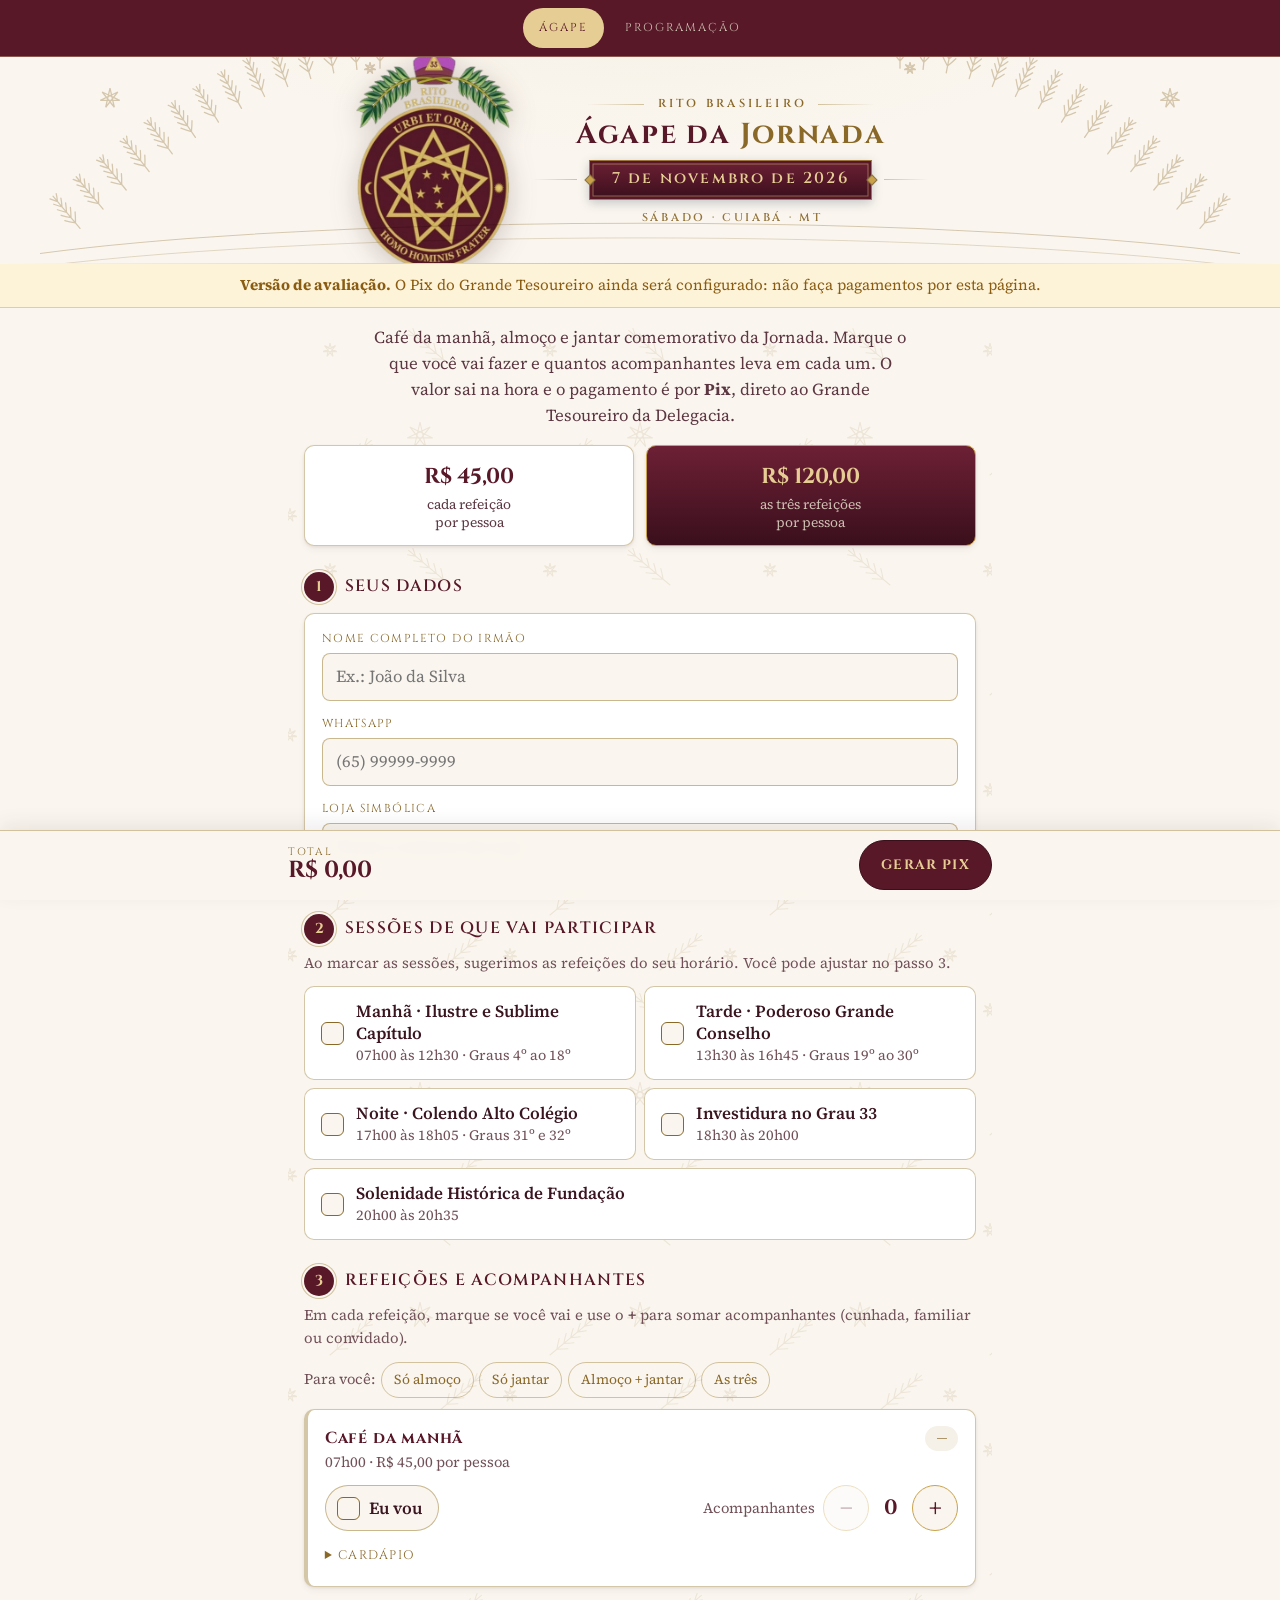
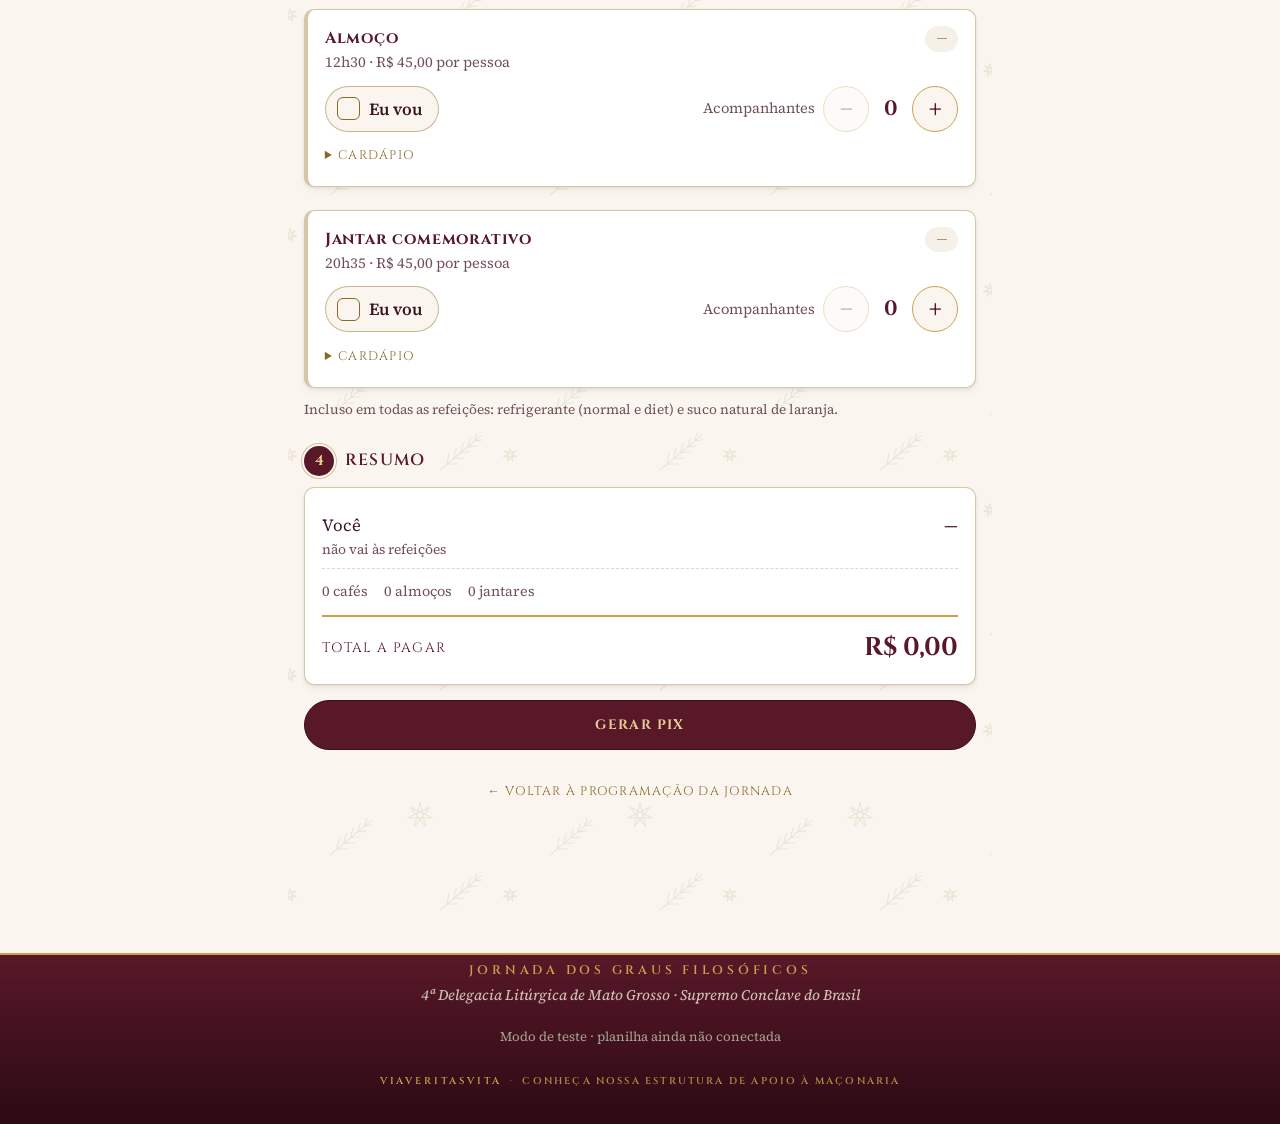
==== index.html @ 07fda3ef "Jornada dos Graus Filosóficos · Cuiabá 2026: programação, ágape (refeições com Pix) e painel do teso" ====
<!DOCTYPE html>
<html lang="pt-BR">
<head>
  <meta charset="UTF-8">
  <meta name="viewport" content="width=device-width, initial-scale=1, viewport-fit=cover">
  <title>Ágape — Jornada dos Graus Filosóficos · Rito Brasileiro · Cuiabá 2026</title>
  <meta name="description" content="Garanta o seu lugar no café da manhã, no almoço e no jantar comemorativo da Jornada dos Graus Filosóficos do Rito Brasileiro · Cuiabá – MT · 7 de novembro de 2026. Pagamento por Pix.">
  <meta name="theme-color" content="#581828">

  <!-- PWA -->
  <link rel="manifest" href="manifest.json">
  <link rel="icon" type="image/png" sizes="192x192" href="assets/app-icon-192.png">
  <link rel="icon" type="image/png" sizes="48x48" href="assets/favicon-48.png">
  <link rel="apple-touch-icon" href="assets/apple-touch-icon.png">

  <link rel="preconnect" href="https://fonts.googleapis.com">
  <link rel="preconnect" href="https://fonts.gstatic.com" crossorigin>
  <link href="https://fonts.googleapis.com/css2?family=Cinzel:wght@600;700&family=Source+Serif+4:ital,opsz,wght@0,8..60,400;0,8..60,500;0,8..60,600;1,8..60,500&display=swap" rel="stylesheet">

  <link rel="stylesheet" href="styles.css">
  <link rel="stylesheet" href="navegacao.css">
  <link rel="stylesheet" href="refeicoes.css">

  <!-- Open Graph / preview ao compartilhar (WhatsApp, redes) -->
  <meta property="og:title" content="Jornada dos Graus Filosóficos — Rito Brasileiro · Cuiabá 2026">
  <meta property="og:description" content="Sábado, 7 de novembro de 2026 · Garanta aqui o seu ágape: café, almoço e jantar comemorativo">
  <meta property="og:type" content="website">
  <meta property="og:url" content="https://viaveritasvita.github.io/rbcuiaba26/">
  <meta property="og:image" content="https://viaveritasvita.github.io/rbcuiaba26/assets/og-cover.jpg">
  <meta property="og:image:width" content="1200">
  <meta property="og:image:height" content="630">
  <meta property="og:image:type" content="image/jpeg">
  <meta name="twitter:card" content="summary_large_image">
  <meta name="twitter:image" content="https://viaveritasvita.github.io/rbcuiaba26/assets/og-cover.jpg">
</head>
<body class="pg-refeicoes">

  <nav class="site-nav" aria-label="Páginas do evento">
    <a href="./" aria-current="page">Ágape</a>
    <a href="programacao.html">Programação</a>
  </nav>

  <!-- ============ CABEÇALHO ============ -->
  <header class="masthead">
    <div class="masthead-row">
      <div class="medallion-wrap">
        <img class="medallion" src="assets/brasao.png" width="200" height="200"
          alt="Brasão do Supremo Conclave do Rito Brasileiro">
      </div>
      <div class="masthead-titles">
        <div class="masthead-sigla"><span>Rito&nbsp;Brasileiro</span></div>
        <h1>Ágape da <span class="title-accent">Jornada</span></h1>
        <div class="date-plaque-row">
          <div class="date-plaque">7 de novembro de 2026</div>
        </div>
        <p class="masthead-place">Sábado · Cuiabá · MT</p>
      </div>
    </div>
  </header>

  <hr class="hairline" aria-hidden="true">

  <!-- aparece só enquanto a chave Pix não estiver em refeicoes-config.js -->
  <div class="rf-demo" id="rfDemo" hidden>
    <strong>Versão de avaliação.</strong> O Pix do Grande Tesoureiro ainda será configurado: não faça pagamentos por esta página.
  </div>

  <main id="app">
    <p class="rf-lead">
      Café da manhã, almoço e jantar comemorativo da Jornada.
      Marque o que você vai fazer e quantos acompanhantes leva em cada um.
      O valor sai na hora e o pagamento é por <strong>Pix</strong>, direto ao Grande Tesoureiro da Delegacia.
    </p>

    <!-- tabela de preços -->
    <div class="rf-prices" id="rfPrices"></div>

    <!-- pedido já feito neste aparelho -->
    <div id="rfSaved"></div>

    <!-- página fechada (prazo encerrado) -->
    <div id="rfClosed" class="rf-card rf-closed" hidden>
      <h2>Pedidos encerrados</h2>
      <p>O prazo para garantir as refeições terminou. Em caso de dúvida, procure a organização.</p>
    </div>

    <!-- ============ FORMULÁRIO ============ -->
    <form id="rfForm" novalidate>

      <!-- 1. dados -->
      <section class="rf-step">
        <header class="rf-step-head"><span class="rf-step-num">1</span><h2>Seus dados</h2></header>
        <div class="rf-card">
          <label class="rf-field">
            <span>Nome completo do irmão</span>
            <input type="text" id="fNome" name="nome" autocomplete="name" required placeholder="Ex.: João da Silva">
          </label>
          <label class="rf-field">
            <span>WhatsApp</span>
            <input type="tel" id="fWhats" name="whatsapp" autocomplete="tel" inputmode="tel" required placeholder="(65) 99999-9999">
          </label>
          <label class="rf-field">
            <span>Loja simbólica</span>
            <input type="text" id="fLoja" name="loja" required placeholder="Nome e número da Loja">
          </label>
        </div>
      </section>

      <!-- 2. sessões -->
      <section class="rf-step">
        <header class="rf-step-head"><span class="rf-step-num">2</span><h2>Sessões de que vai participar</h2></header>
        <p class="rf-hint">Ao marcar as sessões, sugerimos as refeições do seu horário. Você pode ajustar no passo 3.</p>
        <div class="rf-sessions" id="fSessoes"></div>
      </section>

      <!-- 3. refeições -->
      <section class="rf-step" id="fRefeicoes">
        <header class="rf-step-head"><span class="rf-step-num">3</span><h2>Refeições e acompanhantes</h2></header>
        <p class="rf-hint">Em cada refeição, marque se você vai e use o <strong>+</strong> para somar acompanhantes (cunhada, familiar ou convidado).</p>
        <div class="rf-quick" id="fAtalhos">
          <span class="rf-muted">Para você:</span>
          <button type="button" data-atalho="almoco">Só almoço</button>
          <button type="button" data-atalho="jantar">Só jantar</button>
          <button type="button" data-atalho="almoco,jantar">Almoço + jantar</button>
          <button type="button" data-atalho="cafe,almoco,jantar">As três</button>
        </div>
        <div id="fMeals"></div>
        <p class="rf-muted rf-small" id="rfIncluso"></p>
      </section>

      <!-- 4. resumo -->
      <section class="rf-step">
        <header class="rf-step-head"><span class="rf-step-num">4</span><h2>Resumo</h2></header>
        <div class="rf-card rf-summary" id="rfResumo"></div>
        <p class="rf-error" id="rfErro" role="alert" hidden></p>
        <button type="submit" class="rf-btn rf-btn-primary rf-btn-block" id="btnGerar">Gerar Pix</button>
      </section>
    </form>

    <!-- ============ PAGAMENTO ============ -->
    <section id="rfPagamento" hidden>
      <div class="rf-card rf-pay">
        <p class="rf-pay-label">Pedido</p>
        <p class="rf-pay-code" id="payCodigo"></p>
        <p class="rf-pay-total" id="payTotal"></p>
        <p class="rf-pay-who" id="payQuem"></p>

        <div class="rf-qr" id="payQr" aria-label="QR Code Pix"></div>
        <p class="rf-muted rf-center">Abra o app do seu banco → <strong>Pix</strong> → <strong>Ler QR Code</strong>.<br>O valor já vem preenchido.</p>

        <button type="button" class="rf-btn rf-btn-gold rf-btn-block" id="btnCopiaCola">Copiar Pix copia e cola</button>

        <div class="rf-paydata">
          <h3>Ou transfira pela chave Pix</h3>
          <dl>
            <dt>Chave</dt><dd><span id="payChave"></span> <button type="button" class="rf-copy" id="btnCopiaChave">copiar</button></dd>
            <dt>Favorecido</dt><dd id="payFavorecido"></dd>
            <dt id="payBancoLbl">Banco</dt><dd id="payBanco"></dd>
            <dt>Valor</dt><dd id="payValor"></dd>
            <dt>Mensagem</dt><dd>Escreva o código <strong id="payCodigo2"></strong></dd>
          </dl>
        </div>

        <div class="rf-pay-actions">
          <button type="button" class="rf-btn rf-btn-primary rf-btn-block" id="btnPaguei">Já fiz o Pix</button>
          <button type="button" class="rf-btn rf-btn-ghost rf-btn-block" id="btnAlterar">Alterar o pedido</button>
        </div>
        <p class="rf-muted rf-center rf-small">Guarde o comprovante. O tesoureiro confere os pagamentos no extrato bancário pelo código do pedido.</p>
      </div>
    </section>

    <!-- ============ CONCLUÍDO ============ -->
    <section id="rfFeito" hidden>
      <div class="rf-card rf-done">
        <div class="rf-done-mark" aria-hidden="true">✓</div>
        <h2>Pagamento informado</h2>
        <p>Obrigado, <strong id="doneNome"></strong>. Seu pedido <strong id="doneCodigo"></strong> foi registrado e será confirmado pelo Grande Tesoureiro assim que o Pix aparecer no extrato.</p>
        <p class="rf-done-total" id="doneTotal"></p>
        <div class="rf-pay-actions">
          <a class="rf-btn rf-btn-primary rf-btn-block" href="programacao.html">Ver a programação</a>
          <button type="button" class="rf-btn rf-btn-ghost rf-btn-block" id="btnNovo">Fazer pedido para outro irmão</button>
        </div>
      </div>
    </section>

    <a class="rf-back" href="programacao.html">← Voltar à programação da Jornada</a>
  </main>

  <!-- barra fixa com o total -->
  <div class="rf-bar" id="rfBar">
    <div class="rf-bar-inner">
      <div class="rf-bar-total">
        <span class="rf-bar-label">Total</span>
        <span class="rf-bar-value" id="barTotal">R$ 0,00</span>
      </div>
      <button type="button" class="rf-btn rf-btn-primary" id="barGerar">Gerar Pix</button>
    </div>
  </div>

  <footer>
    <p class="footer-motto">
      <span>Jornada dos Graus Filosóficos</span>
      <span>4ª Delegacia Litúrgica de Mato Grosso · Supremo Conclave do Brasil</span>
    </p>
    <p class="footer-note" id="rfFootNote">Pedidos registrados para conferência do Grande Tesoureiro</p>
    <p class="brand-signature">
      <a href="#" rel="noopener"><span class="brand-name">ViaVeritasVita</span><span class="brand-dot" aria-hidden="true">·</span><span>conheça nossa estrutura de apoio à Maçonaria</span></a>
    </p>
  </footer>

  <div id="toast" class="toast" role="status" aria-live="polite"></div>

  <noscript>
    <p style="text-align:center;padding:1rem;color:#581828">Esta página precisa de JavaScript.</p>
  </noscript>

  <script src="refeicoes-config.js"></script>
  <script src="assets/qrcode.min.js"></script>
  <script src="refeicoes.js"></script>
</body>
</html>
---- styles.css ----
/* ============================================================
   styles.css — IDENTIDADE VISUAL (Rito Brasileiro)
   Pergaminho · vinho do brasão (#581828) · dourado (#d8b878)
   Paleta extraída do brasão do Supremo Conclave do Brasil.
   Mobile-first · alvos de toque >= 44px · contraste AA
   ============================================================ */

:root {
  /* pergaminho (fundo) */
  --ivory: #faf6ef;
  --ivory-2: #f2e9da;
  --paper: #ffffff;

  /* vinho do brasão (texto e blocos de peso) */
  --navy-975: #2c0a14;
  --navy-950: #3a0f1c;
  --navy-900: #581828;
  --navy-800: #6d2035;
  --ink: #3a1520;
  --ink-soft: #5c3742;
  --ink-faint: #715058;

  /* dourados do brasão */
  --gold: #c9a24b;
  --gold-bright: #e6cd94;
  --gold-aged: #8a6828;
  --gold-aged-2: #9a7b2e;
  --gold-line: rgba(154, 123, 46, 0.42);
  --gold-faint: rgba(154, 123, 46, 0.10);

  /* creme sobre vinho (rodapé, fab, plaquinha) */
  --cream: #f5ecdd;
  --cream-dim: #cdbfb2;

  /* âmbar da tarja de restrição */
  --amber: #8a5c12;
  --amber-bg: rgba(200, 146, 44, 0.13);

  /* tipografia */
  --font-display: 'Cinzel', 'Times New Roman', serif;
  --font-body: 'Source Serif 4', 'Source Serif Pro', Georgia, serif;

  --radius: 10px;
  --shadow-card: 0 4px 6px rgba(58, 21, 32, 0.05), 0 1px 3px rgba(58, 21, 32, 0.08);
  --shadow-lift: 0 10px 22px rgba(58, 21, 32, 0.10), 0 2px 6px rgba(58, 21, 32, 0.08);
  --maxw: 44rem;
}

*, *::before, *::after { box-sizing: border-box; }

html { scroll-behavior: smooth; }
@media (prefers-reduced-motion: reduce) {
  html { scroll-behavior: auto; }
  *, *::before, *::after { animation: none !important; transition: none !important; }
}

body {
  margin: 0;
  background: var(--ivory);
  /* apenas um leve calor dourado no topo — sem textura repetida:
     os motivos do Rio vivem em pontos de respiro escolhidos a dedo */
  background-image:
    radial-gradient(60rem 30rem at 50% -8rem, rgba(201, 162, 75, 0.09), transparent 60%);
  background-repeat: no-repeat;
  color: var(--ink);
  font-family: var(--font-body);
  font-size: 1.0625rem;
  line-height: 1.55;
  overflow-x: hidden; /* motifs decorativos podem sangrar nas bordas */
  -webkit-font-smoothing: antialiased;
}

a { color: var(--gold-aged); }
button { font-family: inherit; }
svg { display: block; }

/* filetes decorativos reutilizáveis */
.hairline {
  height: 1px; border: 0;
  background: linear-gradient(90deg, transparent, var(--gold-line), transparent);
  margin: 0;
}

/* ============================================================
   TARJA DE AVISO (in-page, avisos.json)
   Fica logo abaixo do cabeçalho compacto, acima do cartão
   Agora / A seguir. Destacada e dispensável (botão ×).
   ============================================================ */
.notice-bar {
  background: linear-gradient(180deg, #faf3df, #f3e9cd);
  border-top: 1px solid var(--gold-line);
  border-bottom: 1px solid var(--gold-line);
  box-shadow: 0 3px 8px rgba(20, 31, 60, 0.06);
}
.notice-inner {
  max-width: var(--maxw); margin: 0 auto; padding: 0.7rem 1rem;
  display: grid; grid-template-columns: 1fr auto; gap: 0.25rem 0.75rem;
  align-items: start;
}
.notice-label {
  grid-column: 1 / -1;
  display: inline-flex; align-items: center; gap: 0.4rem;
  font-family: var(--font-display); font-size: 0.68rem; letter-spacing: 0.18em;
  text-transform: uppercase; color: var(--gold-aged);
}
.notice-label svg { width: 0.85rem; height: 0.85rem; fill: var(--gold-aged); }
.notice-text { margin: 0; color: var(--ink); font-size: 1rem; }
.notice-close {
  background: none; border: 1px solid var(--gold-line); border-radius: 50%;
  color: var(--gold-aged); width: 44px; height: 44px; min-width: 44px;
  font-size: 1.25rem; line-height: 1; cursor: pointer;
  align-self: center;
  transition: background 0.2s;
}
.notice-close:hover { background: var(--gold-faint); }

/* ============================================================
   CABEÇALHO — brasão centralizado, título e plaqueta de datas
   ============================================================ */
.masthead {
  position: relative;
  padding: 0.4rem 1rem 0.35rem;
  overflow: hidden;
  text-align: center;
}
/* gravura de acácia e estrelas em linha dourada — bem sutil,
   atrás do brasão/título, sem repetir e sem atrapalhar a leitura */
.masthead::before {
  content: '';
  position: absolute; inset: 0; z-index: -1;
  background: url("data:image/svg+xml;utf8,%3Csvg xmlns=%22http://www.w3.org/2000/svg%22 width=%221200%22 height=%22240%22 viewBox=%220 0 1200 240%22 fill=%22none%22 stroke=%22%238a6828%22 stroke-width=%221.3%22 stroke-linecap=%22round%22%3E%0A%3Cpath d=%22M0,215 C300,175 900,175 1200,215%22 stroke-width=%221%22/%3E%3Cpath d=%22M0,228 C300,190 900,190 1200,228%22 stroke-width=%220.7%22/%3E%0A%3Cpath d=%22M40.0,190.0 l-27.0,-32.2 M35.5,184.6 q-0.0,-6.3 -0.4,-11.0 M35.5,184.6 q-6.2,-1.1 -10.7,-2.4 M31.0,179.3 q-0.1,-5.8 -0.6,-10.2 M31.0,179.3 q-5.7,-1.1 -9.9,-2.4 M26.5,173.9 q-0.3,-5.4 -0.9,-9.4 M26.5,173.9 q-5.2,-1.2 -9.1,-2.5 M22.0,168.5 q-0.4,-4.9 -1.1,-8.7 M22.0,168.5 q-4.8,-1.2 -8.3,-2.6 M17.5,163.2 q-0.5,-4.4 -1.3,-7.9 M17.5,163.2 q-4.3,-1.3 -7.6,-2.6%22/%3E%3Cpath d=%22M63.1,170.7 l-26.9,-32.3 M58.6,165.3 q0.0,-6.3 -0.4,-11.0 M58.6,165.3 q-6.2,-1.1 -10.7,-2.4 M54.1,160.0 q-0.1,-5.8 -0.6,-10.2 M54.1,160.0 q-5.7,-1.2 -9.9,-2.5 M49.6,154.6 q-0.2,-5.4 -0.8,-9.4 M49.6,154.6 q-5.2,-1.2 -9.1,-2.5 M45.2,149.2 q-0.4,-4.9 -1.0,-8.7 M45.2,149.2 q-4.7,-1.2 -8.3,-2.6 M40.7,143.8 q-0.5,-4.4 -1.2,-7.9 M40.7,143.8 q-4.3,-1.3 -7.5,-2.7%22/%3E%3Cpath d=%22M86.2,151.7 l-26.5,-32.6 M81.7,146.3 q0.1,-6.3 -0.3,-11.0 M81.7,146.3 q-6.2,-1.2 -10.7,-2.5 M77.3,140.8 q-0.0,-5.8 -0.5,-10.2 M77.3,140.8 q-5.7,-1.2 -9.9,-2.6 M72.9,135.4 q-0.2,-5.4 -0.7,-9.5 M72.9,135.4 q-5.2,-1.3 -9.1,-2.6 M68.5,130.0 q-0.3,-4.9 -0.9,-8.7 M68.5,130.0 q-4.7,-1.3 -8.3,-2.7 M64.1,124.6 q-0.4,-4.4 -1.2,-7.9 M64.1,124.6 q-4.3,-1.3 -7.5,-2.7%22/%3E%3Cpath d=%22M109.2,133.3 l-25.9,-33.1 M104.9,127.8 q0.2,-6.3 -0.1,-11.0 M104.9,127.8 q-6.1,-1.3 -10.7,-2.7 M100.6,122.2 q0.1,-5.8 -0.3,-10.2 M100.6,122.2 q-5.7,-1.3 -9.9,-2.8 M96.3,116.7 q-0.1,-5.4 -0.5,-9.5 M96.3,116.7 q-5.2,-1.4 -9.1,-2.8 M92.0,111.2 q-0.2,-4.9 -0.8,-8.7 M92.0,111.2 q-4.7,-1.4 -8.3,-2.8 M87.6,105.7 q-0.4,-4.4 -1.0,-7.9 M87.6,105.7 q-4.2,-1.4 -7.5,-2.9%22/%3E%3Cpath d=%22M132.3,115.6 l-25.0,-33.7 M128.1,110.0 q0.4,-6.3 0.2,-11.0 M128.1,110.0 q-6.1,-1.5 -10.6,-3.0 M124.0,104.4 q0.2,-5.8 -0.0,-10.2 M124.0,104.4 q-5.6,-1.5 -9.8,-3.0 M119.8,98.8 q0.1,-5.4 -0.3,-9.5 M119.8,98.8 q-5.2,-1.5 -9.0,-3.0 M115.6,93.2 q-0.1,-4.9 -0.5,-8.7 M115.6,93.2 q-4.7,-1.5 -8.2,-3.1 M111.5,87.5 q-0.2,-4.5 -0.8,-8.0 M111.5,87.5 q-4.2,-1.5 -7.4,-3.1%22/%3E%3Cpath d=%22M155.4,99.1 l-23.8,-34.6 M151.4,93.3 q0.6,-6.3 0.6,-11.0 M151.4,93.3 q-6.1,-1.7 -10.5,-3.4 M147.4,87.6 q0.4,-5.8 0.3,-10.2 M147.4,87.6 q-5.6,-1.7 -9.7,-3.3 M143.5,81.8 q0.2,-5.4 0.0,-9.5 M143.5,81.8 q-5.1,-1.7 -8.9,-3.3 M139.5,76.1 q0.1,-4.9 -0.2,-8.7 M139.5,76.1 q-4.6,-1.7 -8.1,-3.3 M135.5,70.3 q-0.1,-4.5 -0.5,-8.0 M135.5,70.3 q-4.1,-1.7 -7.3,-3.3%22/%3E%3Cpath d=%22M178.5,83.9 l-22.3,-35.6 M174.7,78.0 q0.9,-6.2 1.1,-10.9 M174.7,78.0 q-6.0,-1.9 -10.3,-3.8 M171.0,72.0 q0.7,-5.8 0.8,-10.2 M171.0,72.0 q-5.5,-1.9 -9.5,-3.8 M167.3,66.1 q0.5,-5.3 0.4,-9.5 M167.3,66.1 q-5.0,-1.9 -8.7,-3.7 M163.6,60.2 q0.3,-4.9 0.1,-8.7 M163.6,60.2 q-4.5,-1.9 -7.9,-3.7 M159.9,54.2 q0.1,-4.5 -0.2,-8.0 M159.9,54.2 q-4.1,-1.8 -7.1,-3.6%22/%3E%3Cpath d=%22M201.5,70.2 l-20.4,-36.7 M198.1,64.1 q1.2,-6.2 1.6,-10.9 M198.1,64.1 q-5.9,-2.3 -10.1,-4.3 M194.7,58.0 q1.0,-5.7 1.3,-10.2 M194.7,58.0 q-5.4,-2.2 -9.3,-4.3 M191.3,51.9 q0.8,-5.3 0.9,-9.4 M191.3,51.9 q-4.9,-2.2 -8.5,-4.2 M187.9,45.8 q0.6,-4.9 0.6,-8.7 M187.9,45.8 q-4.4,-2.1 -7.7,-4.1 M184.5,39.6 q0.3,-4.4 0.2,-8.0 M184.5,39.6 q-4.0,-2.1 -6.9,-4.0%22/%3E%3Cpath d=%22M224.6,58.3 l-18.0,-37.9 M221.6,52.0 q1.6,-6.1 2.3,-10.7 M221.6,52.0 q-5.7,-2.6 -9.8,-5.0 M218.6,45.7 q1.3,-5.7 1.9,-10.0 M218.6,45.7 q-5.2,-2.5 -9.0,-4.8 M215.6,39.4 q1.1,-5.3 1.5,-9.4 M215.6,39.4 q-4.8,-2.5 -8.2,-4.7 M212.6,33.0 q0.9,-4.8 1.1,-8.7 M212.6,33.0 q-4.3,-2.4 -7.4,-4.6 M209.6,26.7 q0.6,-4.4 0.7,-8.0 M209.6,26.7 q-3.8,-2.3 -6.6,-4.4%22/%3E%3Cpath d=%22M247.7,48.3 l-15.2,-39.1 M245.2,41.8 q2.0,-6.0 3.1,-10.5 M245.2,41.8 q-5.5,-3.0 -9.4,-5.7 M242.6,35.3 q1.7,-5.6 2.7,-9.9 M242.6,35.3 q-5.0,-2.9 -8.6,-5.5 M240.1,28.8 q1.5,-5.2 2.2,-9.2 M240.1,28.8 q-4.6,-2.8 -7.9,-5.3 M237.5,22.2 q1.2,-4.8 1.8,-8.6 M237.5,22.2 q-4.1,-2.7 -7.1,-5.1 M235.0,15.7 q0.9,-4.4 1.3,-7.9 M235.0,15.7 q-3.6,-2.6 -6.3,-4.9%22/%3E%3Cpath d=%22M270.8,40.4 l-12.0,-40.3 M268.8,33.7 q2.5,-5.8 4.0,-10.3 M268.8,33.7 q-5.2,-3.5 -8.9,-6.4 M266.8,27.0 q2.2,-5.4 3.5,-9.6 M266.8,27.0 q-4.8,-3.3 -8.2,-6.2 M264.8,20.3 q1.9,-5.0 3.0,-9.0 M264.8,20.3 q-4.3,-3.2 -7.4,-5.9 M262.8,13.6 q1.6,-4.6 2.5,-8.4 M262.8,13.6 q-3.9,-3.0 -6.6,-5.7 M260.8,6.8 q1.3,-4.3 2.0,-7.7 M260.8,6.8 q-3.4,-2.9 -5.9,-5.4%22/%3E%3Cpath d=%22M293.8,34.6 l-8.3,-41.2 M292.5,27.8 q3.0,-5.5 4.9,-9.9 M292.5,27.8 q-4.9,-3.9 -8.3,-7.2 M291.1,20.9 q2.7,-5.2 4.3,-9.3 M291.1,20.9 q-4.5,-3.7 -7.6,-6.9 M289.7,14.1 q2.3,-4.8 3.8,-8.7 M289.7,14.1 q-4.0,-3.6 -6.8,-6.6 M288.3,7.2 q2.0,-4.5 3.2,-8.1 M288.3,7.2 q-3.6,-3.4 -6.1,-6.2 M287.0,0.3 q1.7,-4.1 2.7,-7.5 M287.0,0.3 q-3.1,-3.2 -5.4,-5.9%22/%3E%3Cpath d=%22M316.9,31.2 l-4.2,-41.8 M316.2,24.2 q3.5,-5.2 5.8,-9.3 M316.2,24.2 q-4.5,-4.4 -7.6,-8.0 M315.5,17.2 q3.2,-4.9 5.2,-8.8 M315.5,17.2 q-4.1,-4.2 -6.9,-7.6 M314.8,10.3 q2.8,-4.6 4.6,-8.3 M314.8,10.3 q-3.7,-3.9 -6.2,-7.2 M314.1,3.3 q2.4,-4.3 4.0,-7.8 M314.1,3.3 q-3.2,-3.7 -5.5,-6.8 M313.4,-3.7 q2.1,-3.9 3.4,-7.2 M313.4,-3.7 q-2.8,-3.5 -4.8,-6.4%22/%3E%3Cpath d=%22M340.0,30.0 l0.0,-42.0 M340.0,23.0 q4.0,-4.8 6.7,-8.7 M340.0,23.0 q-4.0,-4.8 -6.7,-8.7 M340.0,16.0 q3.6,-4.5 6.1,-8.2 M340.0,16.0 q-3.6,-4.5 -6.1,-8.2 M340.0,9.0 q3.2,-4.3 5.4,-7.8 M340.0,9.0 q-3.2,-4.3 -5.4,-7.8 M340.0,2.0 q2.9,-4.0 4.8,-7.3 M340.0,2.0 q-2.9,-4.0 -4.8,-7.3 M340.0,-5.0 q2.5,-3.7 4.1,-6.9 M340.0,-5.0 q-2.5,-3.7 -4.1,-6.9%22/%3E%3Cpath d=%22M1160.0,190.0 l27.0,-32.2 M1164.5,184.6 q6.2,-1.1 10.7,-2.4 M1164.5,184.6 q0.0,-6.3 0.4,-11.0 M1169.0,179.3 q5.7,-1.1 9.9,-2.4 M1169.0,179.3 q0.1,-5.8 0.6,-10.2 M1173.5,173.9 q5.2,-1.2 9.1,-2.5 M1173.5,173.9 q0.3,-5.4 0.9,-9.4 M1178.0,168.5 q4.8,-1.2 8.3,-2.6 M1178.0,168.5 q0.4,-4.9 1.1,-8.7 M1182.5,163.2 q4.3,-1.3 7.6,-2.6 M1182.5,163.2 q0.5,-4.4 1.3,-7.9%22/%3E%3Cpath d=%22M1136.9,170.7 l26.9,-32.3 M1141.4,165.3 q6.2,-1.1 10.7,-2.4 M1141.4,165.3 q-0.0,-6.3 0.4,-11.0 M1145.9,160.0 q5.7,-1.2 9.9,-2.5 M1145.9,160.0 q0.1,-5.8 0.6,-10.2 M1150.4,154.6 q5.2,-1.2 9.1,-2.5 M1150.4,154.6 q0.2,-5.4 0.8,-9.4 M1154.8,149.2 q4.7,-1.2 8.3,-2.6 M1154.8,149.2 q0.4,-4.9 1.0,-8.7 M1159.3,143.8 q4.3,-1.3 7.5,-2.7 M1159.3,143.8 q0.5,-4.4 1.2,-7.9%22/%3E%3Cpath d=%22M1113.8,151.7 l26.5,-32.6 M1118.3,146.3 q6.2,-1.2 10.7,-2.5 M1118.3,146.3 q-0.1,-6.3 0.3,-11.0 M1122.7,140.8 q5.7,-1.2 9.9,-2.6 M1122.7,140.8 q0.0,-5.8 0.5,-10.2 M1127.1,135.4 q5.2,-1.3 9.1,-2.6 M1127.1,135.4 q0.2,-5.4 0.7,-9.5 M1131.5,130.0 q4.7,-1.3 8.3,-2.7 M1131.5,130.0 q0.3,-4.9 0.9,-8.7 M1135.9,124.6 q4.3,-1.3 7.5,-2.7 M1135.9,124.6 q0.4,-4.4 1.2,-7.9%22/%3E%3Cpath d=%22M1090.8,133.3 l25.9,-33.1 M1095.1,127.8 q6.1,-1.3 10.7,-2.7 M1095.1,127.8 q-0.2,-6.3 0.1,-11.0 M1099.4,122.2 q5.7,-1.3 9.9,-2.8 M1099.4,122.2 q-0.1,-5.8 0.3,-10.2 M1103.7,116.7 q5.2,-1.4 9.1,-2.8 M1103.7,116.7 q0.1,-5.4 0.5,-9.5 M1108.0,111.2 q4.7,-1.4 8.3,-2.8 M1108.0,111.2 q0.2,-4.9 0.8,-8.7 M1112.4,105.7 q4.2,-1.4 7.5,-2.9 M1112.4,105.7 q0.4,-4.4 1.0,-7.9%22/%3E%3Cpath d=%22M1067.7,115.6 l25.0,-33.7 M1071.9,110.0 q6.1,-1.5 10.6,-3.0 M1071.9,110.0 q-0.4,-6.3 -0.2,-11.0 M1076.0,104.4 q5.6,-1.5 9.8,-3.0 M1076.0,104.4 q-0.2,-5.8 0.0,-10.2 M1080.2,98.8 q5.2,-1.5 9.0,-3.0 M1080.2,98.8 q-0.1,-5.4 0.3,-9.5 M1084.4,93.2 q4.7,-1.5 8.2,-3.1 M1084.4,93.2 q0.1,-4.9 0.5,-8.7 M1088.5,87.5 q4.2,-1.5 7.4,-3.1 M1088.5,87.5 q0.2,-4.5 0.8,-8.0%22/%3E%3Cpath d=%22M1044.6,99.1 l23.8,-34.6 M1048.6,93.3 q6.1,-1.7 10.5,-3.4 M1048.6,93.3 q-0.6,-6.3 -0.6,-11.0 M1052.6,87.6 q5.6,-1.7 9.7,-3.3 M1052.6,87.6 q-0.4,-5.8 -0.3,-10.2 M1056.5,81.8 q5.1,-1.7 8.9,-3.3 M1056.5,81.8 q-0.2,-5.4 -0.0,-9.5 M1060.5,76.1 q4.6,-1.7 8.1,-3.3 M1060.5,76.1 q-0.1,-4.9 0.2,-8.7 M1064.5,70.3 q4.1,-1.7 7.3,-3.3 M1064.5,70.3 q0.1,-4.5 0.5,-8.0%22/%3E%3Cpath d=%22M1021.5,83.9 l22.3,-35.6 M1025.3,78.0 q6.0,-1.9 10.3,-3.8 M1025.3,78.0 q-0.9,-6.2 -1.1,-10.9 M1029.0,72.0 q5.5,-1.9 9.5,-3.8 M1029.0,72.0 q-0.7,-5.8 -0.8,-10.2 M1032.7,66.1 q5.0,-1.9 8.7,-3.7 M1032.7,66.1 q-0.5,-5.3 -0.4,-9.5 M1036.4,60.2 q4.5,-1.9 7.9,-3.7 M1036.4,60.2 q-0.3,-4.9 -0.1,-8.7 M1040.1,54.2 q4.1,-1.8 7.1,-3.6 M1040.1,54.2 q-0.1,-4.5 0.2,-8.0%22/%3E%3Cpath d=%22M998.5,70.2 l20.4,-36.7 M1001.9,64.1 q5.9,-2.3 10.1,-4.3 M1001.9,64.1 q-1.2,-6.2 -1.6,-10.9 M1005.3,58.0 q5.4,-2.2 9.3,-4.3 M1005.3,58.0 q-1.0,-5.7 -1.3,-10.2 M1008.7,51.9 q4.9,-2.2 8.5,-4.2 M1008.7,51.9 q-0.8,-5.3 -0.9,-9.4 M1012.1,45.8 q4.4,-2.1 7.7,-4.1 M1012.1,45.8 q-0.6,-4.9 -0.6,-8.7 M1015.5,39.6 q4.0,-2.1 6.9,-4.0 M1015.5,39.6 q-0.3,-4.4 -0.2,-8.0%22/%3E%3Cpath d=%22M975.4,58.3 l18.0,-37.9 M978.4,52.0 q5.7,-2.6 9.8,-5.0 M978.4,52.0 q-1.6,-6.1 -2.3,-10.7 M981.4,45.7 q5.2,-2.5 9.0,-4.8 M981.4,45.7 q-1.3,-5.7 -1.9,-10.0 M984.4,39.4 q4.8,-2.5 8.2,-4.7 M984.4,39.4 q-1.1,-5.3 -1.5,-9.4 M987.4,33.0 q4.3,-2.4 7.4,-4.6 M987.4,33.0 q-0.9,-4.8 -1.1,-8.7 M990.4,26.7 q3.8,-2.3 6.6,-4.4 M990.4,26.7 q-0.6,-4.4 -0.7,-8.0%22/%3E%3Cpath d=%22M952.3,48.3 l15.2,-39.1 M954.8,41.8 q5.5,-3.0 9.4,-5.7 M954.8,41.8 q-2.0,-6.0 -3.1,-10.5 M957.4,35.3 q5.0,-2.9 8.6,-5.5 M957.4,35.3 q-1.7,-5.6 -2.7,-9.9 M959.9,28.8 q4.6,-2.8 7.9,-5.3 M959.9,28.8 q-1.5,-5.2 -2.2,-9.2 M962.5,22.2 q4.1,-2.7 7.1,-5.1 M962.5,22.2 q-1.2,-4.8 -1.8,-8.6 M965.0,15.7 q3.6,-2.6 6.3,-4.9 M965.0,15.7 q-0.9,-4.4 -1.3,-7.9%22/%3E%3Cpath d=%22M929.2,40.4 l12.0,-40.3 M931.2,33.7 q5.2,-3.5 8.9,-6.4 M931.2,33.7 q-2.5,-5.8 -4.0,-10.3 M933.2,27.0 q4.8,-3.3 8.2,-6.2 M933.2,27.0 q-2.2,-5.4 -3.5,-9.6 M935.2,20.3 q4.3,-3.2 7.4,-5.9 M935.2,20.3 q-1.9,-5.0 -3.0,-9.0 M937.2,13.6 q3.9,-3.0 6.6,-5.7 M937.2,13.6 q-1.6,-4.6 -2.5,-8.4 M939.2,6.8 q3.4,-2.9 5.9,-5.4 M939.2,6.8 q-1.3,-4.3 -2.0,-7.7%22/%3E%3Cpath d=%22M906.2,34.6 l8.3,-41.2 M907.5,27.8 q4.9,-3.9 8.3,-7.2 M907.5,27.8 q-3.0,-5.5 -4.9,-9.9 M908.9,20.9 q4.5,-3.7 7.6,-6.9 M908.9,20.9 q-2.7,-5.2 -4.3,-9.3 M910.3,14.1 q4.0,-3.6 6.8,-6.6 M910.3,14.1 q-2.3,-4.8 -3.8,-8.7 M911.7,7.2 q3.6,-3.4 6.1,-6.2 M911.7,7.2 q-2.0,-4.5 -3.2,-8.1 M913.0,0.3 q3.1,-3.2 5.4,-5.9 M913.0,0.3 q-1.7,-4.1 -2.7,-7.5%22/%3E%3Cpath d=%22M883.1,31.2 l4.2,-41.8 M883.8,24.2 q4.5,-4.4 7.6,-8.0 M883.8,24.2 q-3.5,-5.2 -5.8,-9.3 M884.5,17.2 q4.1,-4.2 6.9,-7.6 M884.5,17.2 q-3.2,-4.9 -5.2,-8.8 M885.2,10.3 q3.7,-3.9 6.2,-7.2 M885.2,10.3 q-2.8,-4.6 -4.6,-8.3 M885.9,3.3 q3.2,-3.7 5.5,-6.8 M885.9,3.3 q-2.4,-4.3 -4.0,-7.8 M886.6,-3.7 q2.8,-3.5 4.8,-6.4 M886.6,-3.7 q-2.1,-3.9 -3.4,-7.2%22/%3E%3Cpath d=%22M860.0,30.0 l-0.0,-42.0 M860.0,23.0 q4.0,-4.8 6.7,-8.7 M860.0,23.0 q-4.0,-4.8 -6.7,-8.7 M860.0,16.0 q3.6,-4.5 6.1,-8.2 M860.0,16.0 q-3.6,-4.5 -6.1,-8.2 M860.0,9.0 q3.2,-4.3 5.4,-7.8 M860.0,9.0 q-3.2,-4.3 -5.4,-7.8 M860.0,2.0 q2.9,-4.0 4.8,-7.3 M860.0,2.0 q-2.9,-4.0 -4.8,-7.3 M860.0,-5.0 q2.5,-3.7 4.1,-6.9 M860.0,-5.0 q-2.5,-3.7 -4.1,-6.9%22/%3E%0A%3Cpath d=%22M70.0,50.0 L74.3,69.0 L62.2,53.8 L79.7,62.2 L60.3,62.2 L77.8,53.8 L65.7,69.0 Z%22/%3E%3Cpath d=%22M1130.0,50.0 L1134.3,69.0 L1122.2,53.8 L1139.7,62.2 L1120.3,62.2 L1137.8,53.8 L1125.7,69.0 Z%22/%3E%3Cpath d=%22M330.0,24.0 L332.6,35.4 L325.3,26.3 L335.8,31.3 L324.2,31.3 L334.7,26.3 L327.4,35.4 Z%22/%3E%3Cpath d=%22M870.0,24.0 L872.6,35.4 L865.3,26.3 L875.8,31.3 L864.2,31.3 L874.7,26.3 L867.4,35.4 Z%22/%3E%0A%3C/svg%3E") center 55% / 1200px auto no-repeat;
  opacity: 0.32;
  pointer-events: none;
}

.lang-switch {
  display: flex; justify-content: flex-end; gap: 0.35rem;
  max-width: var(--maxw); margin: 0 auto 0.15rem;
}
.lang-switch button {
  min-width: 44px; min-height: 34px; padding: 0.2rem 0.55rem;
  background: transparent; color: var(--ink-soft);
  border: 1px solid transparent; border-radius: 999px;
  font-family: var(--font-display); font-size: 0.72rem; letter-spacing: 0.12em;
  cursor: pointer; transition: color 0.2s, border-color 0.2s, background 0.2s;
}
.lang-switch button:hover { color: var(--gold-aged); }
.lang-switch button.is-active {
  color: var(--gold-aged); border-color: var(--gold-line);
  background: var(--gold-faint);
}

/* cabeçalho horizontal: brasão à esquerda, bloco de títulos à direita,
   conjunto alinhado ao centro vertical e centralizado na página */
.masthead-row {
  max-width: var(--maxw); margin: 0 auto;
  display: flex; flex-direction: row; align-items: center; justify-content: center;
  gap: clamp(0.3rem, 1.5vw, 0.7rem);
}
.medallion-wrap { flex: none; }
.medallion {
  --medal-w: clamp(144px, 38vw, 226px);
  width: var(--medal-w); height: auto;
  /* remove o quadrado branco do PNG: o branco funde no marfim do fundo */
  mix-blend-mode: multiply;
  /* a arte do PNG tem ~15–18% de respiro transparente em volta da moeda;
     margens negativas proporcionais compensam esse vazio embutido sem
     reduzir a moeda visível (o cabeçalho fica justo, sem buraco) */
  margin: calc(var(--medal-w) * -0.10) calc(var(--medal-w) * -0.13);
}
.masthead-titles { min-width: 0; text-align: center; }

/* linha "AMD · RCC · OSM" em versalete dourado, entre filetes finos
   (gesto de assinatura do conceito), logo acima do título */
.masthead-sigla {
  display: flex; align-items: center; justify-content: center;
  gap: 0.65rem;
  margin: 0 0 0.4rem;
}
.masthead-sigla::before, .masthead-sigla::after {
  content: ''; flex: 1; max-width: 3.6rem; height: 1px;
}
.masthead-sigla::before { background: linear-gradient(90deg, transparent, var(--gold-line)); }
.masthead-sigla::after { background: linear-gradient(270deg, transparent, var(--gold-line)); }
.masthead-sigla span {
  white-space: nowrap;
  font-family: var(--font-display); font-weight: 600;
  font-size: clamp(0.6rem, 2.4vw, 0.72rem);
  letter-spacing: 0.28em; text-indent: 0.28em;
  text-transform: uppercase;
  color: var(--gold-aged);
}

@media (max-width: 599px) {
  .medallion { --medal-w: clamp(115px, 31vw, 156px); }
}

.masthead h1 {
  margin: 0 0 0.5rem;
  font-family: var(--font-display); font-weight: 700;
  font-size: clamp(1.25rem, 5vw, 1.8rem);
  letter-spacing: 0.06em; line-height: 1.12;
  color: var(--navy-900);
  text-wrap: balance;
}
/* última palavra do título ("Oficial") no dourado envelhecido do conceito
   (--ouro-tinta do conceito = #8a6828 = --gold-aged; AA sobre marfim) */
.masthead h1 .title-accent { color: var(--gold-aged); }

/* plaqueta de datas — placa marinho do crachá, com filetes-flourish
   e pontas em losango dourado nas laterais */
.date-plaque-row {
  display: flex; align-items: center; justify-content: center;
  gap: 0.75rem;
}
.date-plaque-row::before, .date-plaque-row::after {
  content: ''; flex: none;
  width: clamp(1.4rem, 7vw, 2.8rem); height: 1px;
}
.date-plaque-row::before {
  background: linear-gradient(90deg, transparent, var(--gold-line));
}
.date-plaque-row::after {
  background: linear-gradient(270deg, transparent, var(--gold-line));
}
.date-plaque {
  display: inline-block; position: relative;
  padding: 0.42rem 1.35rem 0.46rem;
  background: linear-gradient(180deg, var(--navy-800), var(--navy-950));
  border: 1px solid rgba(201, 162, 75, 0.7);
  /* filete dourado interno (moldura dupla, como na placa do crachá) */
  box-shadow:
    inset 0 0 0 2.5px var(--navy-900),
    inset 0 0 0 3.5px rgba(233, 205, 133, 0.45),
    0 3px 10px rgba(16, 31, 60, 0.22);
  font-family: var(--font-display); font-weight: 600;
  font-size: clamp(0.78rem, 3.1vw, 0.98rem); letter-spacing: 0.14em;
  color: var(--gold-bright);
}
/* pontas em losango dourado */
.date-plaque::before, .date-plaque::after {
  content: ''; position: absolute; top: 50%; width: 8px; height: 8px;
  background: var(--gold); border: 1px solid rgba(16, 31, 60, 0.35);
  transform: translateY(-50%) rotate(45deg);
}
.date-plaque::before { left: -4.5px; }
.date-plaque::after { right: -4.5px; }

/* linha de lugar sob a plaqueta — versalete dourado discreto */
.masthead-place {
  margin: 0.55rem 0 0;
  font-family: var(--font-display); font-weight: 600;
  font-size: clamp(0.58rem, 2.3vw, 0.7rem);
  letter-spacing: 0.24em; text-indent: 0.24em; text-transform: uppercase;
  color: var(--gold-aged); opacity: 0.9;
}
.medallion { filter: drop-shadow(0 6px 14px rgba(58, 21, 32, 0.22)); }

/* telas muito estreitas: empilha o cabeçalho (padrão é lado a lado) */
@media (max-width: 349px) {
  .masthead-row { flex-direction: column; gap: 0.5rem; }
  .masthead-titles { text-align: center; }
  .date-plaque-row { justify-content: center; }
}

/* ============================================================
   CONTEÚDO
   ============================================================ */
main {
  position: relative; /* ancora os motifs decorativos do Rio */
  max-width: var(--maxw);
  margin: 0 auto;
  padding: 0 1rem 6.5rem;
}
/* ramos de acácia + estrela do brasão — textura MUITO sutil por
   trás do corpo da página; os cartões brancos cobrem a textura, então
   ela só respira nos vãos de marfim (legibilidade preservada) */
main::before {
  content: ''; position: absolute; inset: 0; z-index: -1;
  background: url("data:image/svg+xml;utf8,%3Csvg xmlns=%22http://www.w3.org/2000/svg%22 width=%22220%22 height=%22220%22 viewBox=%220 0 220 220%22 fill=%22none%22 stroke=%22%238a6828%22 stroke-width=%221.1%22 stroke-linecap=%22round%22%3E%0A%3Cpath d=%22M20.0,150.0 l41.4,-34.7 M26.9,144.2 q6.3,-0.0 11.0,-0.4 M26.9,144.2 q1.1,-6.2 2.3,-10.7 M33.8,138.4 q5.8,-0.1 10.2,-0.7 M33.8,138.4 q1.1,-5.7 2.4,-9.9 M40.7,132.6 q5.4,-0.3 9.4,-0.9 M40.7,132.6 q1.2,-5.2 2.5,-9.1 M47.6,126.9 q4.9,-0.4 8.7,-1.1 M47.6,126.9 q1.2,-4.8 2.6,-8.3 M54.5,121.1 q4.4,-0.5 7.9,-1.3 M54.5,121.1 q1.3,-4.3 2.6,-7.6%22/%3E%3Cpath d=%22M130.0,205.0 l41.4,-34.7 M136.9,199.2 q6.3,-0.0 11.0,-0.4 M136.9,199.2 q1.1,-6.2 2.3,-10.7 M143.8,193.4 q5.8,-0.1 10.2,-0.7 M143.8,193.4 q1.1,-5.7 2.4,-9.9 M150.7,187.6 q5.4,-0.3 9.4,-0.9 M150.7,187.6 q1.2,-5.2 2.5,-9.1 M157.6,181.9 q4.9,-0.4 8.7,-1.1 M157.6,181.9 q1.2,-4.8 2.6,-8.3 M164.5,176.1 q4.4,-0.5 7.9,-1.3 M164.5,176.1 q1.3,-4.3 2.6,-7.6%22/%3E%3Cpath d=%22M140.0,40.0 l-41.4,-34.7 M133.1,34.2 q-1.1,-6.2 -2.3,-10.7 M133.1,34.2 q-6.3,-0.0 -11.0,-0.4 M126.2,28.4 q-1.1,-5.7 -2.4,-9.9 M126.2,28.4 q-5.8,-0.1 -10.2,-0.7 M119.3,22.6 q-1.2,-5.2 -2.5,-9.1 M119.3,22.6 q-5.4,-0.3 -9.4,-0.9 M112.4,16.9 q-1.2,-4.8 -2.6,-8.3 M112.4,16.9 q-4.9,-0.4 -8.7,-1.1 M105.5,11.1 q-1.3,-4.3 -2.6,-7.6 M105.5,11.1 q-4.4,-0.5 -7.9,-1.3%22/%3E%0A%3Cpath d=%22M110.0,97.0 L115.6,121.7 L99.8,101.9 L122.7,112.9 L97.3,112.9 L120.2,101.9 L104.4,121.7 Z%22/%3E%3Cpath d=%22M20.0,18.0 L23.0,31.3 L14.5,20.6 L26.8,26.6 L13.2,26.6 L25.5,20.6 L17.0,31.3 Z%22/%3E%3Cpath d=%22M200.0,183.0 L203.0,196.3 L194.5,185.6 L206.8,191.6 L193.2,191.6 L205.5,185.6 L197.0,196.3 Z%22/%3E%0A%3C/svg%3E") repeat center top;
  background-size: 220px auto;
  opacity: 0.12;
  pointer-events: none;
}

/* ---------- cartão AGORA / A SEGUIR ---------- */
.now-card {
  position: relative;
  border-radius: var(--radius);
  background: var(--paper);
  box-shadow: var(--shadow-lift);
  padding: 0.95rem 1.1rem 1.05rem;
  margin: 0.65rem 0 1.3rem;
}
/* estado de contagem regressiva: faixa fina, sem bloco gigante,
   com todo o conteúdo (rótulo, números e data) centralizado */
.now-card.is-countdown { padding: 0.6rem 1rem 0.65rem; text-align: center; }
.now-card.is-countdown::before, .now-card.is-countdown::after { display: none; }
.countdown-strip {
  display: flex; flex-wrap: wrap; align-items: baseline;
  justify-content: center;
  column-gap: 0.75rem; row-gap: 0.05rem;
}
.countdown-strip .now-status { margin-bottom: 0; }
.countdown-strip .now-meta { font-size: 0.92rem; }
/* cantos ornamentais em dourado envelhecido */
.now-card::before, .now-card::after {
  content: ''; position: absolute; width: 14px; height: 14px;
  border-color: var(--gold-aged-2); border-style: solid; opacity: 0.8;
}
.now-card::before { top: 6px; left: 6px; border-width: 1px 0 0 1px; }
.now-card::after { bottom: 6px; right: 6px; border-width: 0 1px 1px 0; }

.now-status {
  display: inline-flex; align-items: center; gap: 0.45rem;
  font-family: var(--font-display); font-weight: 600;
  font-size: 0.7rem; letter-spacing: 0.24em; text-transform: uppercase;
  color: var(--gold-aged);
  margin-bottom: 0.5rem;
}
.now-status.is-live { color: var(--gold-aged); }
.now-status.is-next { color: var(--ink-faint); margin-bottom: 0.3rem; }

/* bolinha "Agora" — pulsa o tamanho, não a sombra */
.live-dot {
  width: 8px; height: 8px; border-radius: 50%;
  background: var(--gold-aged-2);
  box-shadow: 0 0 0 3px rgba(154, 123, 46, 0.16);
  animation: pulse 1.8s ease-in-out infinite;
  flex: none;
}
@keyframes pulse {
  0%, 100% { transform: scale(1); }
  50% { transform: scale(1.3); }
}

.now-title {
  margin: 0 0 0.3rem;
  font-family: var(--font-body); font-weight: 600;
  font-size: 1.35rem; line-height: 1.25;
  color: var(--ink);
  text-wrap: balance;
}
.now-next-title {
  margin: 0 0 0.2rem;
  font-family: var(--font-body); font-weight: 600;
  font-size: 1.1rem; line-height: 1.3; color: var(--ink);
}
.now-meta { margin: 0; font-size: 0.95rem; color: var(--ink-soft); }
.now-meta strong { color: var(--gold-aged); font-variant-numeric: tabular-nums; }
.now-sub { margin: 0.35rem 0 0; font-size: 0.95rem; color: var(--ink-soft); }
.now-sub strong { color: var(--gold-aged); font-variant-numeric: tabular-nums; }

.now-next.has-rule {
  margin-top: 0.9rem; padding-top: 0.9rem;
  border-top: 1px solid rgba(154, 123, 46, 0.22);
}

/* Contagem regressiva — família única (Source Serif 4): algarismos
   tabulares em destaque, unidades em versalete bronze do mesmo corpo
   tipográfico. Cada valor que muda entra com micro-animação (.cd-anim,
   aplicada pelo app.js só ao grupo que mudou). */
.now-countdown {
  font-family: var(--font-body); font-weight: 600;
  font-size: clamp(1.25rem, 5vw, 1.55rem);
  letter-spacing: 0.01em; color: var(--navy-900);
  font-variant-numeric: tabular-nums;
  margin: 0;
}
.cd-num { display: inline-block; font-variant-numeric: tabular-nums; }
.cd-unit {
  display: inline-block;
  font-size: 1em; font-weight: 600;
  font-variant-caps: small-caps;
  letter-spacing: 0.06em;
  color: inherit;
  margin-left: 0.14em;
}
.cd-colon { opacity: 0.45; padding: 0 0.02em; }
/* valor recém-atualizado desliza suavemente para o lugar */
.cd-anim { animation: cd-in 0.45s cubic-bezier(0.2, 0.7, 0.3, 1); }
@keyframes cd-in {
  from { opacity: 0; transform: translateY(-0.22em); }
  to   { opacity: 1; transform: none; }
}
/* respiro lento e sutil na faixa de contagem para a abertura */
.now-card.is-countdown .now-countdown { animation: cd-breathe 4.5s ease-in-out infinite; }
@keyframes cd-breathe {
  0%, 100% { opacity: 1; }
  50% { opacity: 0.86; }
}
/* dentro do "termina em / começa em" o conjunto herda o dourado */
.now-meta strong .cd-unit, .now-sub strong .cd-unit { color: inherit; opacity: 0.75; }
.now-rule {
  height: 1px; margin: 0.6rem auto;
  background: linear-gradient(90deg, transparent, var(--gold-line), transparent);
  max-width: 12rem;
}
.now-closed-msg { margin: 0; font-size: 1rem; color: var(--ink-soft); }
.now-closed-motto {
  margin: 0; font-family: var(--font-display); font-size: 0.72rem;
  letter-spacing: 0.24em; text-transform: uppercase; color: var(--gold-aged);
}

/* ---------- barra de ações — centrada mesmo ao quebrar linha ---------- */
/* #btnPush: visibilidade controlada pelo app.js (atributo hidden):
   aparece só com o App ID do OneSignal configurado em data.js. */
#btnShare { padding: 0.25rem 0.55rem; }
#btnShare .btn-label { display: none; }
.actions {
  display: flex; flex-wrap: wrap;
  justify-content: center; align-items: center;
  gap: 0.5rem;
  max-width: 33rem;
  margin: 0 auto 1rem;
}
.action-btn {
  display: inline-flex; align-items: center; justify-content: center;
  gap: 0.4rem;
  min-height: 40px; padding: 0.25rem 0.85rem;
  background: var(--paper); color: var(--ink-soft);
  border: 0; border-radius: 999px;
  box-shadow: var(--shadow-card);
  font-family: var(--font-body); font-size: 0.9rem;
  text-decoration: none; cursor: pointer;
  transition: color 0.2s, background 0.2s, box-shadow 0.2s, transform 0.15s;
}
.action-btn svg { width: 1rem; height: 1rem; fill: currentColor; flex: none; }
.action-btn:hover {
  color: var(--gold-aged); background: #fffdf6;
  box-shadow: var(--shadow-lift); transform: translateY(-1px);
}
.action-btn:active { transform: translateY(0); }
.action-btn.is-on { color: var(--gold-aged); box-shadow: var(--shadow-card), inset 0 0 0 1px var(--gold-line); }

/* ---------- linha de visões: alternador + agenda completa (.ics) ---------- */
.view-row {
  display: flex; flex-wrap: wrap; align-items: center;
  justify-content: center; gap: 0.6rem 0.8rem;
  margin-bottom: 0.4rem;
}
/* agenda completa na linha de views: "Google Agenda · Agenda (.ics)" —
   mesmo padrão compacto dos cartões (.cal-links), em pílula discreta */
.cal-links-all {
  min-height: 44px; padding: 0 0.65rem;
  border: 1px solid var(--gold-line); border-radius: 999px;
  gap: 0.35rem;
}
.cal-links-all .cal-link { min-height: 44px; font-size: 0.88rem; }

.view-toggle {
  display: flex; gap: 0;
  background: var(--ivory-2);
  border-radius: 999px; padding: 3px;
  box-shadow: inset 0 1px 2px rgba(20, 31, 60, 0.06);
  overflow: hidden; width: fit-content;
}
.view-btn {
  display: inline-flex; align-items: center; gap: 0.4rem;
  min-height: 44px; padding: 0.4rem 1.1rem;
  background: transparent; border: 0; border-radius: 999px; cursor: pointer;
  color: var(--ink-soft); font-family: var(--font-body); font-size: 0.95rem;
  transition: background 0.2s, color 0.2s, box-shadow 0.2s;
}
.view-btn.is-active { background: var(--paper); color: var(--ink); box-shadow: var(--shadow-card); }
.view-star svg { width: 0.85rem; height: 0.85rem; fill: currentColor; }
.view-count {
  font-size: 0.8rem; min-width: 1.35rem; text-align: center;
  border: 1px solid var(--gold-line); border-radius: 999px; padding: 0 0.3rem;
  color: var(--gold-aged);
}

/* ---------- legenda de cores por rito (recolhível e discreta) ---------- */
.body-legend { margin: 0 0 0.4rem; text-align: center; }
.body-legend summary {
  display: inline-flex; align-items: center; justify-content: center;
  gap: 0.4rem; min-height: 44px; padding: 0.15rem 0.8rem;
  margin: 0 auto; width: fit-content;
  cursor: pointer; list-style: none;
  font-family: var(--font-display); font-size: 0.64rem;
  letter-spacing: 0.18em; text-transform: uppercase;
  color: var(--ink-faint);
  transition: color 0.2s;
}
.body-legend summary::-webkit-details-marker { display: none; }
.body-legend summary::after {
  content: ''; width: 7px; height: 7px; flex: none;
  border-right: 1px solid currentColor; border-bottom: 1px solid currentColor;
  transform: rotate(45deg) translateY(-2px);
  transition: transform 0.2s;
}
.body-legend[open] summary::after { transform: rotate(-135deg) translateY(-2px); }
.body-legend summary:hover { color: var(--gold-aged); }
.legend-items {
  display: flex; flex-wrap: wrap; justify-content: center;
  gap: 0.4rem; padding: 0.1rem 0 0.25rem;
}
/* chips preenchidos na cor do rito (espelham os cartões da grade) */
.legend-chip {
  display: inline-flex; align-items: center; gap: 0.35rem;
  padding: 0.26rem 0.7rem;
  border: 0; border-radius: 999px;
  color: #fdfcf8;
  background: var(--body-color, var(--ink-faint));
  font-family: var(--font-display); font-size: 0.62rem; font-weight: 600;
  letter-spacing: 0.1em; text-transform: uppercase;
}
.legend-chip.is-log {
  color: #64748b;
  background: rgba(255, 255, 255, 0.6);
  border: 1px dashed #94a3b8;
}
.legend-icon svg { width: 0.85rem; height: 0.85rem; }

/* ---------- abas por dia ---------- */
.day-tabs {
  display: flex; gap: 0.4rem;
  overflow-x: auto; -webkit-overflow-scrolling: touch;
  padding: 2px 2px 0.5rem; margin-bottom: 1.25rem;
  scrollbar-width: none;
}
.day-tabs::-webkit-scrollbar { display: none; }
.day-tab {
  flex: 1 0 auto; min-width: 60px; min-height: 60px;
  display: flex; flex-direction: column; align-items: center; justify-content: center;
  gap: 0.05rem; padding: 0.4rem 0.8rem;
  background: var(--paper); cursor: pointer;
  border: 0; border-radius: var(--radius);
  box-shadow: var(--shadow-card);
  color: var(--ink-soft);
  transition: background 0.2s, color 0.2s, box-shadow 0.2s, transform 0.15s;
}
.day-tab-wd {
  font-family: var(--font-display); font-size: 0.66rem;
  letter-spacing: 0.18em; text-transform: uppercase;
}
.day-tab-num { font-family: var(--font-display); font-weight: 700; font-size: 1.35rem; line-height: 1; }
.day-tab:hover { color: var(--gold-aged); box-shadow: var(--shadow-lift); transform: translateY(-1px); }
.day-tab:active { transform: translateY(0); }
/* aba ativa: plaquinha marinho com dourado brilhante, como no crachá */
.day-tab.is-active {
  background: linear-gradient(180deg, var(--navy-800), var(--navy-950));
  color: var(--gold-bright);
  box-shadow: 0 6px 14px rgba(16, 31, 60, 0.28);
  transform: none;
}
.day-tab.is-vesper .day-tab-wd::after { content: ' ·'; opacity: 0.6; }
/* rótulo minúsculo "preliminares" na aba do dia 26 (véspera) —
   segunda linha discreta em versalete bronze, sem inflar a aba */
.day-tab-mini {
  font-family: var(--font-body); font-weight: 600;
  font-size: 0.6rem; line-height: 1.1;
  font-variant-caps: all-small-caps;
  letter-spacing: 0.05em;
  color: var(--gold-aged);
  margin-top: 0.06rem;
  white-space: nowrap;
}
/* na plaquinha marinho ativa, o bronze não contrasta: sobe para o dourado claro */
.day-tab.is-active .day-tab-mini { color: var(--gold-bright); opacity: 0.9; }

/* ---------- seção do dia ---------- */
.day-section { margin-bottom: 2rem; }
.day-header {
  display: flex; flex-wrap: wrap; align-items: baseline; gap: 0.3rem 0.7rem;
  margin-bottom: 1rem;
}
.day-title {
  margin: 0;
  font-family: var(--font-display); font-weight: 600;
  font-size: 1.05rem; letter-spacing: 0.1em;
  color: var(--navy-900);
}
.day-header::after {
  content: ''; flex: 1; height: 1px;
  background: linear-gradient(90deg, var(--gold-line), transparent);
}
/* subtítulo do dia de véspera (26/08): versalete bronze, discreto */
.vesper-tag {
  font-size: 0.8rem;
  font-variant-caps: all-small-caps;
  letter-spacing: 0.08em;
  color: var(--gold-aged);
  border: 1px solid rgba(154, 123, 46, 0.35); border-radius: 999px;
  padding: 0.02rem 0.6rem;
}

/* ---------- linha do tempo ---------- */
.timeline { list-style: none; margin: 0; padding: 0; }

.session {
  position: relative;
  display: grid; grid-template-columns: 4.4rem 1fr; gap: 0.6rem;
  padding: 0 0 1.1rem 0;
}
/* trilho vertical dourado */
.session::before {
  content: ''; position: absolute; left: 4.65rem; top: 1.5rem; bottom: -0.1rem;
  width: 1px; background: rgba(154, 123, 46, 0.30);
}
.session:last-child::before { display: none; }
/* marcador losango no trilho */
.session::after {
  content: ''; position: absolute; left: calc(4.65rem - 3px); top: 0.62rem;
  width: 7px; height: 7px; transform: rotate(45deg);
  background: var(--ivory); border: 1px solid var(--gold-aged-2);
}
.session.is-live::after { background: var(--gold-aged-2); box-shadow: 0 0 0 4px rgba(154, 123, 46, 0.18); }
.session.is-past::after { border-color: rgba(154, 123, 46, 0.35); }

.session-time {
  display: flex; flex-direction: column; align-items: flex-start; gap: 0.3rem;
  padding-top: 0.35rem;
}
/* horários em serifa tabular (Cinzel só em texto, nunca em números).
   Início e fim sempre empilhados, com o traço centrado entre eles:
   nada de quebra feia nem sobreposição com o trilho/cartão. */
.session-time .time {
  font-family: var(--font-body); font-weight: 600; font-size: 0.92rem;
  letter-spacing: 0.01em; color: var(--navy-900);
  font-variant-numeric: tabular-nums;
  line-height: 1.3;
  display: flex; flex-direction: column; align-items: center;
  white-space: nowrap;
}
.time-sep { color: var(--ink-faint); font-size: 0.66rem; line-height: 0.85; }
.session.is-past .session-time .time { color: var(--ink-faint); }

/* cartão da sessão — filete lateral forte na cor do rito + tint bem
   sutil do fundo na mesma cor (a cor "aparece" ao bater o olho) */
.session-card {
  position: relative;
  margin-left: 0.9rem;
  background: var(--paper);
  background: color-mix(in srgb, var(--body-color, var(--gold-aged-2)) 4%, var(--paper));
  border: 0;
  border-left: 6px solid var(--body-color, var(--gold-aged-2));
  border-radius: 8px;
  box-shadow: var(--shadow-card);
  padding: 0.8rem 0.9rem 0.85rem;
  transition: background 0.2s, box-shadow 0.2s, transform 0.2s;
}
.session.is-live .session-card {
  background: #fffdf3;
  box-shadow: 0 6px 16px rgba(154, 123, 46, 0.18), 0 1px 3px rgba(20, 31, 60, 0.08);
}
.session.is-past .session-card { opacity: 0.68; }
@media (hover: hover) {
  .session-card:hover { box-shadow: var(--shadow-lift); transform: translateY(-1px); }
}

.session-head { display: flex; align-items: flex-start; gap: 0.5rem; }
.session-headings { flex: 1; min-width: 0; }
.session-title {
  margin: 0;
  font-family: var(--font-body); font-weight: 600;
  font-size: 1.08rem; line-height: 1.3; color: var(--ink);
}

/* chip da sigla do corpo PREENCHIDO na cor do rito (texto claro AA:
   todas as cores de BODIES têm contraste >= 4.7:1 com #fdfcf8) */
.body-chip {
  display: inline-flex; align-items: center;
  margin-bottom: 0.35rem; padding: 0.18rem 0.6rem;
  border: 0; border-radius: 4px;
  color: #fdfcf8;
  background: var(--body-color, var(--ink-faint));
  font-family: var(--font-display); font-size: 0.62rem; font-weight: 600;
  letter-spacing: 0.14em; text-transform: uppercase;
}

/* símbolo monoline dos itens de logística/sociais */
.kind-icon { flex: none; margin-top: 0.1rem; color: #64748b; }
.kind-icon svg { width: 1.15rem; height: 1.15rem; }
.session:not(.is-log) .kind-icon { color: var(--gold-aged-2); }

/* LOGÍSTICA (deslocamentos, refeições, intervalos): recua APENAS por
   cor/fundo/ícone — o título mantém o MESMO peso e corpo das cerimônias */
.session.is-log .session-card {
  background: var(--ivory-2);
  box-shadow: none;
  border-left-color: rgba(100, 116, 139, 0.55);
  padding: 0.6rem 0.8rem 0.65rem;
}
.session.is-log .session-title { color: var(--ink-soft); }
.session.is-log::after { border-color: #8b95a5; }
.session.is-log .session-time .time { color: var(--ink-soft); }
.session.is-log .loc-chip { background: rgba(253, 251, 247, 0.85); }
.session.is-log.is-live .session-card { background: #f4efe2; }

.fav-btn {
  flex: none; width: 44px; height: 44px; margin: -0.55rem -0.55rem 0 0;
  display: grid; place-items: center;
  background: none; border: 0; cursor: pointer;
  color: rgba(154, 123, 46, 0.55);
  transition: color 0.2s, transform 0.15s;
}
.fav-btn svg { width: 1.15rem; height: 1.15rem; fill: none; stroke: currentColor; stroke-width: 1.2; }
.fav-btn:hover { color: var(--gold-aged); }
.fav-btn.is-fav { color: var(--gold-aged); }
.fav-btn.is-fav svg { fill: currentColor; }
.fav-btn:active { transform: scale(0.86); }

.session-meta {
  display: flex; flex-wrap: wrap; gap: 0.4rem;
  margin-top: 0.55rem;
}
.loc-chip {
  display: inline-flex; align-items: center; gap: 0.35rem;
  min-height: 34px; padding: 0.15rem 0.7rem;
  border: 0; border-radius: 999px;
  font-size: 0.88rem; color: var(--ink-soft);
  background: var(--ivory-2); text-decoration: none; cursor: pointer;
  transition: color 0.2s, background 0.2s;
}
.loc-chip svg { width: 0.8rem; height: 0.8rem; fill: currentColor; flex: none; }
.loc-chip:hover { color: var(--gold-aged); background: #efe6ce; }

/* linha compacta de agenda: "Google Agenda · Baixar (.ics)" —
   dois links pequenos, sem virar botões grandes */
.cal-links { display: inline-flex; align-items: center; gap: 0.4rem; }
.cal-link {
  display: inline-flex; align-items: center; gap: 0.3rem;
  min-height: 34px; padding: 0.1rem 0.2rem;
  background: none; border: 0; cursor: pointer;
  font-family: var(--font-body); font-size: 0.85rem;
  color: var(--gold-aged); text-decoration: none;
  transition: color 0.2s;
}
.cal-link:hover { color: var(--navy-900); text-decoration: underline; text-underline-offset: 2px; }
.cal-link svg { width: 0.78rem; height: 0.78rem; fill: currentColor; flex: none; }
.cal-sep { color: var(--ink-faint); user-select: none; }
.loc-chip.is-tbd {
  background: transparent; border: 1px dashed rgba(154, 123, 46, 0.40);
  cursor: default; color: var(--ink-faint);
}

/* tarja de restrição — âmbar legível no tema claro */
.restriction {
  display: flex; gap: 0.55rem; align-items: flex-start;
  margin-top: 0.7rem; padding: 0.6rem 0.7rem;
  background: var(--amber-bg);
  border: 0;
  border-left: 3px solid #b07d18;
  border-radius: 5px;
}
.restriction svg { width: 0.85rem; height: 0.85rem; fill: var(--amber); flex: none; margin-top: 0.2rem; }
.restriction p { margin: 0; font-size: 0.94rem; line-height: 1.5; color: #4d3d15; }
.restriction strong { color: var(--amber); font-weight: 600; }
.restriction .note-list strong { color: #4d3d15; }
.restriction .mail-link, .session-note .mail-link { color: var(--gold-aged); word-break: break-all; }

.session-note { margin-top: 0.55rem; }
.session-note p { margin: 0; font-size: 0.94rem; line-height: 1.5; color: var(--ink-soft); }
.session-note p + p, .session-note ul + p { margin-top: 0.3rem; }
.session-note strong, .restriction-body strong { font-weight: 600; color: var(--ink); }
.session-note strong { color: var(--navy-900); }
/* lista compacta com losango dourado — preços, trajes, itens da pauta */
.note-list {
  list-style: none; margin: 0.3rem 0 0; padding: 0;
  font-size: 0.94rem; line-height: 1.45; color: var(--ink-soft);
}
.note-list li {
  position: relative; padding-left: 1.05rem; margin: 0.18rem 0;
}
.note-list li::before {
  content: ''; position: absolute; left: 0.15rem; top: 0.62em;
  width: 5px; height: 5px; background: var(--gold-aged-2);
  transform: rotate(45deg); opacity: 0.85;
}
.restriction-body { min-width: 0; }
.restriction-body > strong { display: inline; }
.restriction-body p { display: inline; margin: 0; font-size: 0.94rem; line-height: 1.5; color: #4d3d15; }
.restriction-body p + p { display: block; margin-top: 0.25rem; }
.restriction-body .note-list { color: #4d3d15; }
.restriction-body .note-list li::before { background: var(--amber); }

/* estado vazio do "meu roteiro" */
.empty-state {
  text-align: center; padding: 2.5rem 1.5rem;
  background: var(--ivory-2);
  border: 1px dashed rgba(154, 123, 46, 0.45); border-radius: var(--radius);
  color: var(--ink-soft);
}
.empty-star svg { width: 1.6rem; height: 1.6rem; margin: 0 auto 0.6rem; fill: none; stroke: var(--gold-aged-2); stroke-width: 1; }
.empty-state p { margin: 0; }

/* ============================================================
   LOCAIS
   ============================================================ */
#locations { position: relative; }
.section-header { text-align: center; margin: 2.6rem 0 1.4rem; }
.section-header h2 {
  margin: 0 0 0.2rem;
  font-family: var(--font-display); font-weight: 600;
  font-size: 1.35rem; letter-spacing: 0.14em; text-transform: uppercase;
  color: var(--navy-900);
}
.section-header p { margin: 0; color: var(--ink-soft); }
/* divisória de seção: onda do calçadão em dourado */
.section-header::after {
  content: ''; display: block; width: 7.5rem; height: 14px; margin: 0.8rem auto 0;
  background: none center / contain no-repeat;
}

.venues { display: grid; gap: 0.8rem; }
@media (min-width: 640px) { .venues { grid-template-columns: 1fr 1fr; } }

.venue {
  display: flex; gap: 0.8rem;
  background: var(--paper);
  border: 0;
  border-radius: var(--radius);
  box-shadow: var(--shadow-card);
  padding: 1rem;
}
.venue-mark {
  flex: none; width: 2.4rem; height: 2.4rem;
  display: grid; place-items: center;
  border: 1px solid var(--gold-line); border-radius: 50%;
}
.venue-mark svg { width: 1rem; height: 1rem; fill: var(--gold-aged); }
.venue-name { margin: 0 0 0.15rem; font-size: 1.08rem; font-weight: 600; color: var(--ink); }
.venue-detail { margin: 0 0 0.15rem; font-size: 0.9rem; color: var(--ink-soft); }
.venue-address { margin: 0 0 0.6rem; font-size: 0.92rem; color: var(--ink-soft); }
.venue-map {
  display: inline-flex; align-items: center; gap: 0.35rem;
  min-height: 40px; padding: 0.2rem 0.8rem;
  background: var(--ivory-2); border: 0; border-radius: 999px;
  font-size: 0.88rem; color: var(--gold-aged); text-decoration: none;
  transition: background 0.2s, color 0.2s;
}
.venue-map svg { width: 0.8rem; height: 0.8rem; fill: currentColor; }
.venue-map:hover { background: #efe6ce; }

/* ---------- contato ---------- */
.contact-block {
  margin-top: 1.4rem;
  border: 0; border-radius: var(--radius);
  background: var(--paper);
  box-shadow: var(--shadow-card);
  padding: 1rem 1.1rem;
  display: grid; gap: 0.7rem;
}
@media (min-width: 640px) { .contact-block { grid-template-columns: 1fr 1fr; } }
.contact-item h3 {
  margin: 0 0 0.15rem;
  font-family: var(--font-display); font-size: 0.68rem;
  letter-spacing: 0.2em; text-transform: uppercase; color: var(--gold-aged);
}
.contact-item a { font-size: 1.02rem; color: var(--ink); text-decoration-color: var(--gold-line); word-break: break-all; }
.contact-item a:hover { color: var(--gold-aged); }

/* ============================================================
   RODAPÉ — bloco marinho, skyline dourada brilhante
   ============================================================ */
footer {
  position: relative;
  margin-top: 2rem;
  border-top: 2px solid var(--gold);
  background: linear-gradient(180deg, var(--navy-900), var(--navy-975));
  color: var(--cream);
  text-align: center;
  padding: 0 1rem 2rem;
}
.skyline { max-width: 46rem; margin: 0 auto; opacity: 0.9; }
.skyline img, .skyline svg { width: 100%; height: auto; display: block; }

.footer-motto { margin-top: 0.4rem; }
.footer-motto span {
  display: block;
}
.footer-motto span:first-child {
  font-family: var(--font-display); font-weight: 600;
  font-size: 0.78rem; letter-spacing: 0.3em; text-transform: uppercase;
  color: var(--gold);
}
.footer-motto span:last-child {
  margin-top: 0.2rem;
  font-size: 0.92rem; font-style: italic; font-weight: 500; color: var(--cream-dim);
}
/* assinatura da marca — versalete dourado, discreta, abaixo do lema */
.brand-signature { margin: 1.15rem 0 0; }
.brand-signature a {
  display: inline-flex; flex-wrap: wrap; align-items: baseline; justify-content: center;
  gap: 0 0.5rem;
  padding: 0.2rem 0.4rem; /* área de toque/foco confortável */
  text-decoration: none;
  font-family: var(--font-display); font-weight: 600;
  font-size: 0.62rem; letter-spacing: 0.22em;
  text-transform: uppercase;
  color: rgba(201, 162, 75, 0.85);
  transition: color 0.2s;
}
.brand-signature .brand-name { letter-spacing: 0.3em; color: var(--gold); }
.brand-signature .brand-dot { color: rgba(201, 162, 75, 0.55); }
.brand-signature a:hover,
.brand-signature a:hover .brand-name { color: var(--gold-bright); }

.footer-emg {
  margin: 1.3rem auto 0; max-width: 22rem;
  border: 1px solid rgba(201, 162, 75, 0.5); border-radius: var(--radius);
  background: rgba(243, 237, 222, 0.05);
  padding: 0.7rem 1rem;
}
.footer-emg .contact-item h3 { margin-bottom: 0.1rem; color: var(--gold-bright); }
.footer-emg a {
  font-family: var(--font-body); font-weight: 600; font-size: 1.25rem;
  letter-spacing: 0.02em; color: var(--cream); text-decoration: none;
  font-variant-numeric: tabular-nums;
}
.footer-emg a:hover { color: var(--gold-bright); }
.footer-note { margin: 1.2rem 0 0; font-size: 0.82rem; color: #a8a493; }

/* ============================================================
   BOTÃO FLUTUANTE DE EMERGÊNCIA — permanece marinho
   ============================================================ */
/* pílula marinho: ícone + rótulo "Emergências" SEMPRE visível */
.emergency-fab {
  position: fixed; right: 1rem; bottom: 1rem; z-index: 60;
  display: inline-flex; align-items: center; gap: 0.5rem;
  min-height: 48px; padding: 0.6rem 1.2rem 0.6rem 1rem;
  background: var(--navy-900);
  border: 1.5px solid var(--gold); border-radius: 999px;
  box-shadow: 0 6px 18px rgba(16, 31, 60, 0.35), 0 0 0 4px rgba(154, 123, 46, 0.10);
  text-decoration: none;
  transition: transform 0.15s, box-shadow 0.2s;
}
.emergency-fab svg { width: 1.15rem; height: 1.15rem; fill: var(--gold-bright); flex: none; }
.emergency-fab:hover { transform: translateY(-2px); box-shadow: 0 8px 22px rgba(16, 31, 60, 0.42), 0 0 0 6px rgba(154, 123, 46, 0.14); }
.emergency-fab:active { transform: scale(0.96); }
.emergency-fab .fab-label {
  white-space: nowrap;
  font-family: var(--font-display); font-weight: 600;
  font-size: 0.66rem; letter-spacing: 0.16em;
  text-transform: uppercase; color: var(--gold-bright);
}

/* ============================================================
   TOAST
   ============================================================ */
.toast {
  position: fixed; left: 50%; bottom: 5.4rem; z-index: 70;
  transform: translate(-50%, 1rem);
  background: var(--navy-800); color: var(--cream);
  border: 1px solid rgba(201, 162, 75, 0.5); border-radius: 999px;
  padding: 0.55rem 1.2rem; font-size: 0.95rem;
  opacity: 0; pointer-events: none;
  transition: opacity 0.25s, transform 0.25s;
  box-shadow: 0 10px 24px rgba(16, 31, 60, 0.28);
  max-width: min(90vw, 26rem); text-align: center;
}
.toast.is-visible { opacity: 1; transform: translate(-50%, 0); }

/* ============================================================
   MODAL DE INSTALAÇÃO (iOS / Android) — marfim, filete dourado
   Conteúdo preenchido pelo app.js conforme a plataforma.
   ============================================================ */
body.modal-open { overflow: hidden; }

.install-modal {
  position: fixed; inset: 0; z-index: 90;
  display: flex; align-items: center; justify-content: center;
  padding: 1rem;
}
.install-modal[hidden] { display: none; }

.install-overlay {
  position: absolute; inset: 0;
  background: rgba(6, 13, 28, 0.55);
}

.install-dialog {
  position: relative;
  width: min(100%, 26rem);
  max-height: min(86vh, 42rem); overflow-y: auto;
  background: var(--ivory);
  border: 1px solid var(--gold-line);
  border-top: 3px solid var(--gold);
  border-radius: 14px;
  box-shadow: 0 24px 60px rgba(6, 13, 28, 0.35);
  padding: 1.25rem 1.2rem 1.35rem;
}

.install-close {
  position: absolute; top: 0.55rem; right: 0.55rem;
  width: 44px; height: 44px; min-width: 44px;
  background: none; border: 1px solid var(--gold-line); border-radius: 50%;
  color: var(--gold-aged); font-size: 1.45rem; line-height: 1;
  display: inline-flex; align-items: center; justify-content: center;
  cursor: pointer;
}
.install-close:hover { background: var(--gold-faint); }

.install-title {
  margin: 0.2rem 2.8rem 0 0;
  font-family: var(--font-display);
  font-size: 1.18rem; font-weight: 700; letter-spacing: 0.04em;
  color: var(--navy-900);
}
.install-rule {
  height: 1px; border: 0; margin: 0.65rem 0 0.9rem;
  background: linear-gradient(90deg, var(--gold-line), transparent);
}
.install-intro { margin: 0 0 1rem; font-size: 0.98rem; line-height: 1.5; color: var(--ink-soft); }
.install-intro strong, .install-steps strong, .install-note strong { color: var(--navy-900); }

.install-steps {
  list-style: none; margin: 0; padding: 0;
  display: grid; gap: 0.85rem;
  counter-reset: step;
}
.install-steps li {
  display: flex; align-items: flex-start; gap: 0.8rem;
  counter-increment: step;
}
.install-step-icon {
  position: relative; flex: none;
  width: 46px; height: 46px;
  display: inline-flex; align-items: center; justify-content: center;
  background: var(--paper); color: var(--gold-aged);
  border: 1px solid var(--gold-line); border-radius: 12px;
  box-shadow: var(--shadow-card);
}
.install-step-icon svg { width: 23px; height: 23px; }
.install-step-icon::after {
  content: counter(step);
  position: absolute; top: -7px; left: -7px;
  width: 19px; height: 19px; border-radius: 50%;
  background: var(--navy-900); color: var(--gold-bright);
  font-size: 0.68rem; font-weight: 600;
  display: flex; align-items: center; justify-content: center;
}
.install-steps p { margin: 0.2rem 0 0; font-size: 0.97rem; line-height: 1.45; color: var(--ink); }

.install-note {
  display: flex; align-items: flex-start; gap: 0.55rem;
  margin: 1.05rem 0 0; padding: 0.7rem 0.85rem;
  background: var(--gold-faint);
  border: 1px solid var(--gold-line); border-radius: 10px;
  font-size: 0.93rem; line-height: 1.45; color: var(--ink-soft);
}
.install-note svg { flex: none; width: 1rem; height: 1rem; fill: var(--gold-aged); margin-top: 0.15rem; }

/* ============================================================
   FOCO VISÍVEL (acessibilidade)
   ============================================================ */
a:focus-visible, button:focus-visible {
  outline: 2px solid var(--navy-800);
  outline-offset: 2px;
  border-radius: 4px;
}

/* ============================================================
   DESKTOP — respiro maior
   ============================================================ */
@media (min-width: 720px) {
  .masthead { padding: 0.6rem 1rem 0.5rem; }
  .masthead-row { gap: 0.9rem; }
  .session { grid-template-columns: 5.6rem 1fr; }
  .session::before { left: 5.85rem; }
  .session::after { left: calc(5.85rem - 3px); }
  /* desktop mantém a pilha início/fim — nunca lado a lado (encavalava) */
  .session-time .time { font-size: 0.98rem; }
  .session-card { margin-left: 1.2rem; }
}
---- navegacao.css ----
/* ============================================================
   navegacao.css — ponte entre as duas páginas do evento
   (Refeições ⇄ Programação). Usa os tokens do styles.css.
   ============================================================ */

/* barra de páginas no topo */
.site-nav {
  position: sticky; top: 0; z-index: 30;
  display: flex; justify-content: center; gap: 0.35rem;
  padding: 0.5rem 1rem calc(0.5rem);
  background: var(--navy-900, #581828);
  border-bottom: 1px solid rgba(230, 205, 148, 0.35);
}
.site-nav a {
  font-family: var(--font-display, 'Cinzel', serif);
  font-size: 0.72rem; letter-spacing: 0.16em; text-transform: uppercase;
  color: var(--cream-dim, #cdbfb2); text-decoration: none;
  padding: 0.55rem 1rem; border-radius: 999px; min-height: 40px;
  display: inline-flex; align-items: center;
  transition: background 0.2s, color 0.2s;
}
.site-nav a:hover { color: var(--gold-bright, #e6cd94); }
.site-nav a[aria-current="page"] {
  color: var(--navy-900, #581828);
  background: var(--gold-bright, #e6cd94);
}

/* convite "Adquira aqui a sua refeição" na programação */
.meal-cta {
  display: grid; grid-template-columns: auto 1fr auto; align-items: center; gap: 0.85rem;
  max-width: var(--maxw, 44rem); margin: 1rem auto 0.25rem; padding: 0.9rem 1.1rem;
  background: linear-gradient(180deg, #fbf4e2, #f4e8c9);
  border: 1px solid var(--gold-line, rgba(154,123,46,.42));
  border-left: 4px solid var(--gold, #c9a24b);
  border-radius: var(--radius, 10px);
  color: var(--ink, #3a1520); text-decoration: none;
  box-shadow: var(--shadow-card);
  transition: transform 0.15s, box-shadow 0.2s;
}
.meal-cta:hover { transform: translateY(-1px); box-shadow: var(--shadow-lift); }
.meal-cta-icon { width: 2.4rem; height: 2.4rem; color: var(--gold-aged, #8a6828); }
.meal-cta-icon svg { width: 100%; height: 100%; }
.meal-cta-text { display: flex; flex-direction: column; gap: 0.1rem; }
.meal-cta-text strong {
  font-family: var(--font-display, 'Cinzel', serif); font-size: 0.95rem;
  letter-spacing: 0.04em; color: var(--navy-900, #581828);
}
.meal-cta-text span { font-size: 0.92rem; color: var(--ink-soft, #5c3742); }
.meal-cta-arrow { font-size: 1.4rem; color: var(--gold-aged, #8a6828); }

/* o motor esconde botões com [hidden]; o display do styles.css não pode vencer */
.action-btn[hidden] { display: none !important; }
---- refeicoes.css ----
/* ============================================================
   refeicoes.css — página de compra das refeições
   Mesma identidade do programa (tokens do styles.css):
   pergaminho · vinho do brasão · dourado.
   ============================================================ */

.pg-refeicoes main { padding-bottom: 7.5rem; }

.rf-lead {
  text-align: center; margin: 1.1rem auto 1rem; max-width: 34rem;
  color: var(--ink-soft); font-size: 1.05rem;
}

/* ---------- preços ---------- */
.rf-prices { display: grid; grid-template-columns: 1fr 1fr; gap: 0.7rem; margin: 0 0 1.4rem; }
.rf-price {
  display: flex; flex-direction: column; align-items: center; text-align: center;
  padding: 0.85rem 0.6rem; border-radius: var(--radius);
  background: var(--paper); border: 1px solid var(--gold-line);
  box-shadow: var(--shadow-card);
}
.rf-price.is-best { background: linear-gradient(180deg, var(--navy-800), var(--navy-950)); border-color: var(--gold); }
.rf-price-v { font-family: var(--font-display); font-weight: 700; font-size: 1.35rem; color: var(--navy-900); }
.rf-price-l { font-size: 0.86rem; line-height: 1.3; color: var(--ink-soft); margin-top: 0.15rem; }
.rf-price.is-best .rf-price-v { color: var(--gold-bright); }
.rf-price.is-best .rf-price-l { color: var(--cream-dim); }

/* ---------- passos ---------- */
.rf-step { margin: 1.6rem 0 0; }
.rf-step-head { display: flex; align-items: center; gap: 0.65rem; margin: 0 0 0.7rem; }
.rf-step-head h2 {
  margin: 0; font-family: var(--font-display); font-weight: 600;
  font-size: 1.02rem; letter-spacing: 0.08em; text-transform: uppercase; color: var(--navy-900);
}
.rf-step-num {
  flex: none; width: 1.9rem; height: 1.9rem; border-radius: 50%;
  display: inline-flex; align-items: center; justify-content: center;
  font-family: var(--font-display); font-weight: 700; font-size: 0.9rem;
  color: var(--gold-bright); background: var(--navy-900);
  box-shadow: 0 0 0 2px var(--ivory), 0 0 0 3px var(--gold-line);
}
.rf-hint { margin: -0.2rem 0 0.7rem; font-size: 0.93rem; color: var(--ink-faint); }

.rf-card {
  background: var(--paper); border: 1px solid var(--gold-line); border-radius: var(--radius);
  padding: 1rem 1.05rem; box-shadow: var(--shadow-card);
}
.rf-card + .rf-card { margin-top: 0.7rem; }
.rf-muted { color: var(--ink-faint); font-size: 0.92rem; }
.rf-small { font-size: 0.85rem; }
.rf-center { text-align: center; }

/* ---------- campos ---------- */
.rf-field { display: block; margin: 0 0 0.9rem; border: 0; padding: 0; }
.rf-field:last-child { margin-bottom: 0; }
.rf-field > span, .rf-field > legend {
  display: block; margin-bottom: 0.3rem; padding: 0;
  font-family: var(--font-display); font-size: 0.72rem; letter-spacing: 0.12em;
  text-transform: uppercase; color: var(--gold-aged);
}
.rf-field em { font-style: normal; text-transform: none; letter-spacing: 0; color: var(--ink-faint); font-family: var(--font-body); }
.rf-field input {
  width: 100%; min-height: 48px; padding: 0.6rem 0.8rem;
  font: inherit; font-size: 1.05rem; color: var(--ink);
  background: var(--ivory); border: 1px solid rgba(154, 123, 46, 0.5); border-radius: 8px;
}
.rf-field input:focus {
  outline: none; border-color: var(--gold); background: #fff;
  box-shadow: 0 0 0 3px rgba(201, 162, 75, 0.25);
}

/* entradas visuais escondidas (o rótulo inteiro é o alvo do toque) */
.rf-session, .rf-me { position: relative; }
.rf-session input, .rf-me input {
  position: absolute; left: 0; top: 0; width: 1px; height: 1px; margin: 0;
  opacity: 0; pointer-events: none;
}

/* ---------- sessões ---------- */
.rf-sessions { display: grid; gap: 0.5rem; }
.rf-session {
  position: relative; display: grid; grid-template-columns: auto 1fr; gap: 0.75rem; align-items: center;
  padding: 0.8rem 1rem; cursor: pointer;
  background: var(--paper); border: 1px solid var(--gold-line); border-radius: var(--radius);
  transition: border-color 0.15s, background 0.15s;
}
.rf-session input { position: absolute; opacity: 0; pointer-events: none; }
.rf-check {
  width: 1.45rem; height: 1.45rem; border-radius: 6px;
  border: 1.5px solid var(--gold-aged); background: var(--ivory);
  display: inline-flex; align-items: center; justify-content: center;
}
.rf-session input:checked ~ .rf-check { background: var(--navy-900); border-color: var(--navy-900); }
.rf-session input:checked ~ .rf-check::after { content: '✓'; color: var(--gold-bright); font-size: 0.95rem; font-weight: 700; }
.rf-session:has(input:checked) { border-color: var(--gold); background: #fffaf0; }
.rf-session input:focus-visible ~ .rf-check { box-shadow: 0 0 0 3px rgba(201, 162, 75, 0.35); }
.rf-session-text { display: flex; flex-direction: column; }
.rf-session-text strong { font-weight: 600; color: var(--ink); line-height: 1.3; }
.rf-session-text span { font-size: 0.9rem; color: var(--ink-faint); }

/* ---------- refeições: um cartão por refeição ---------- */
#fMeals { display: grid; gap: 0.7rem; margin-top: 0.7rem; }
.rf-mealcard { border-left: 4px solid var(--gold-line); transition: border-color 0.15s, background 0.15s; }
.rf-mealcard.is-on { border-left-color: var(--navy-900); background: #fffaf0; }
.rf-mealcard-head { display: flex; justify-content: space-between; align-items: flex-start; gap: 0.8rem; }
.rf-mealcard-head > div { display: flex; flex-direction: column; min-width: 0; }
.rf-mealcard-head strong { font-family: var(--font-display); font-size: 1rem; letter-spacing: 0.05em; color: var(--navy-900); }
.rf-mealcard-count {
  flex: none; padding: 0.2rem 0.7rem; border-radius: 999px;
  font-family: var(--font-display); font-weight: 700; font-size: 0.78rem; letter-spacing: 0.04em;
  color: var(--gold-aged); background: var(--gold-faint);
}
.rf-mealcard.is-on .rf-mealcard-count { color: var(--gold-bright); background: var(--navy-900); }
.rf-mealcard-row {
  display: flex; flex-wrap: wrap; align-items: center; justify-content: space-between; gap: 0.6rem 1rem;
  margin-top: 0.75rem;
}
.rf-me {
  display: inline-flex; align-items: center; gap: 0.55rem; min-height: 46px; padding: 0 1rem 0 0.7rem;
  border: 1px solid rgba(154, 123, 46, 0.5); border-radius: 999px; background: var(--ivory); cursor: pointer;
  font-weight: 600; color: var(--ink);
}
.rf-me.is-on { background: var(--navy-900); border-color: var(--navy-900); color: var(--gold-bright); }
.rf-me input:checked ~ .rf-check { background: var(--gold-bright); border-color: var(--gold-bright); }
.rf-me input:checked ~ .rf-check::after { content: '✓'; color: var(--navy-900); font-size: 0.95rem; font-weight: 700; }
.rf-me:has(input:focus-visible) { box-shadow: 0 0 0 3px rgba(201, 162, 75, 0.4); }
.rf-acomp { display: flex; align-items: center; gap: 0.5rem; }
.rf-mealcard .rf-menu { margin-top: 0.6rem; }
.rf-mealcard .rf-menu p { margin: 0.2rem 0 0; font-size: 0.93rem; color: var(--ink-soft); }

.rf-quick { display: flex; flex-wrap: wrap; align-items: center; gap: 0.35rem; }
.rf-quick button {
  min-height: 36px; padding: 0 0.75rem; cursor: pointer;
  border: 1px solid var(--gold-line); border-radius: 999px; background: none;
  font: inherit; font-size: 0.86rem; color: var(--gold-aged);
}
.rf-quick button:hover { background: var(--gold-faint); }
#rfIncluso { margin: 0.7rem 0 0; }
.rf-stepper { display: flex; align-items: center; gap: 0.25rem; }
.rf-stepper button {
  width: 46px; height: 46px; border-radius: 50%; cursor: pointer;
  border: 1px solid var(--gold); background: var(--ivory); color: var(--navy-900);
  font-size: 1.5rem; line-height: 1;
}
.rf-stepper button:disabled { opacity: 0.35; cursor: default; }
.rf-stepper output {
  min-width: 2.2rem; text-align: center;
  font-family: var(--font-display); font-weight: 700; font-size: 1.3rem; color: var(--navy-900);
}

.rf-menu summary {
  cursor: pointer; padding: 0.3rem 0; color: var(--gold-aged);
  font-family: var(--font-display); font-size: 0.78rem; letter-spacing: 0.1em; text-transform: uppercase;
}

/* ---------- resumo ---------- */
.rf-sum-list { list-style: none; margin: 0; padding: 0; }
.rf-sum-list li {
  display: flex; justify-content: space-between; align-items: baseline; gap: 1rem;
  padding: 0.5rem 0; border-bottom: 1px dashed rgba(154, 123, 46, 0.3);
  font-variant-numeric: tabular-nums;
}
.rf-sum-who { display: flex; flex-direction: column; min-width: 0; }
.rf-sum-who small { color: var(--ink-faint); font-size: 0.86rem; }
.rf-sum-counts { display: flex; flex-wrap: wrap; gap: 0.3rem 1rem; padding: 0.7rem 0 0.2rem; font-size: 0.9rem; color: var(--ink-faint); }
.rf-sum-counts strong { color: var(--navy-900); }
.rf-sum-total {
  display: flex; justify-content: space-between; align-items: center;
  margin-top: 0.6rem; padding-top: 0.7rem; border-top: 2px solid var(--gold);
}
.rf-sum-total span { font-family: var(--font-display); letter-spacing: 0.1em; text-transform: uppercase; font-size: 0.85rem; color: var(--navy-900); }
.rf-sum-total strong { font-family: var(--font-display); font-size: 1.6rem; color: var(--navy-900); font-variant-numeric: tabular-nums; }

.rf-error {
  margin: 0.8rem 0 0; padding: 0.65rem 0.9rem; border-radius: 8px;
  background: #f7e3e3; color: #7a1f1f; border: 1px solid #e3b7b7;
}

/* ---------- botões ---------- */
.rf-btn {
  display: inline-flex; align-items: center; justify-content: center; gap: 0.4rem;
  min-height: 50px; padding: 0 1.3rem; border-radius: 999px; cursor: pointer; text-decoration: none;
  font-family: var(--font-display); font-weight: 700; font-size: 0.85rem; letter-spacing: 0.1em; text-transform: uppercase;
  border: 1px solid transparent; transition: background 0.15s, transform 0.1s;
}
.rf-btn:active { transform: scale(0.98); }
.rf-btn-block { display: flex; width: 100%; margin-top: 0.9rem; }
.rf-btn-primary { background: var(--navy-900); color: var(--gold-bright); border-color: var(--navy-950); }
.rf-btn-primary:hover { background: var(--navy-800); }
.rf-btn-gold { background: var(--gold); color: var(--navy-975); }
.rf-btn-gold:hover { background: var(--gold-bright); }
.rf-btn-ghost { background: none; color: var(--navy-900); border-color: var(--gold-line); }
.rf-btn-ghost:hover { background: var(--gold-faint); }

/* ---------- barra fixa do total ---------- */
.rf-bar {
  position: fixed; left: 0; right: 0; bottom: 0; z-index: 40;
  background: rgba(250, 246, 239, 0.96); backdrop-filter: blur(6px);
  border-top: 1px solid var(--gold-line); box-shadow: 0 -6px 18px rgba(58, 21, 32, 0.08);
  padding: 0.6rem 1rem calc(0.6rem + env(safe-area-inset-bottom));
}
.rf-bar[hidden] { display: none; }
.rf-bar-inner { max-width: var(--maxw); margin: 0 auto; display: flex; align-items: center; justify-content: space-between; gap: 1rem; }
.rf-bar-total { display: flex; flex-direction: column; line-height: 1.1; }
.rf-bar-label { font-family: var(--font-display); font-size: 0.66rem; letter-spacing: 0.16em; text-transform: uppercase; color: var(--gold-aged); }
.rf-bar-value { font-family: var(--font-display); font-weight: 700; font-size: 1.45rem; color: var(--navy-900); font-variant-numeric: tabular-nums; }

/* ---------- pagamento ---------- */
.rf-pay { text-align: center; padding: 1.4rem 1.1rem; margin-top: 1rem; }
.rf-pay-label { margin: 0; font-family: var(--font-display); font-size: 0.7rem; letter-spacing: 0.2em; text-transform: uppercase; color: var(--gold-aged); }
.rf-pay-code { margin: 0.1rem 0 0; font-family: var(--font-display); font-weight: 700; font-size: 1.2rem; letter-spacing: 0.18em; color: var(--navy-900); }
.rf-pay-total { margin: 0.35rem 0 0; font-family: var(--font-display); font-weight: 700; font-size: 2.3rem; color: var(--navy-900); font-variant-numeric: tabular-nums; }
.rf-pay-who { margin: 0.2rem 0 0; color: var(--ink-faint); font-size: 0.92rem; }
.rf-qr {
  width: min(250px, 72vw); margin: 1.1rem auto 0.7rem; padding: 0.6rem;
  background: #fff; border: 1px solid var(--gold-line); border-radius: 12px;
}
.rf-qr svg { width: 100%; height: auto; }
.rf-paydata { margin-top: 1.3rem; text-align: left; border-top: 1px solid var(--gold-line); padding-top: 1rem; }
.rf-paydata h3 { margin: 0 0 0.6rem; font-family: var(--font-display); font-size: 0.8rem; letter-spacing: 0.12em; text-transform: uppercase; color: var(--navy-900); text-align: center; }
.rf-paydata dl { display: grid; grid-template-columns: auto 1fr; gap: 0.4rem 0.9rem; margin: 0; }
.rf-paydata dt { color: var(--ink-faint); font-size: 0.9rem; }
.rf-paydata dt[hidden], .rf-paydata dd[hidden] { display: none; }
.rf-paydata dd { margin: 0; font-weight: 600; word-break: break-all; }
.rf-copy {
  margin-left: 0.3rem; padding: 0.1rem 0.55rem; min-height: 30px; cursor: pointer;
  border: 1px solid var(--gold-line); border-radius: 999px; background: none;
  font: inherit; font-size: 0.8rem; font-weight: 400; color: var(--gold-aged);
}
.rf-pay-actions { margin-top: 1.1rem; }

/* ---------- concluído ---------- */
.rf-done { text-align: center; padding: 1.6rem 1.1rem; margin-top: 1rem; }
.rf-done-mark {
  width: 3.6rem; height: 3.6rem; margin: 0 auto 0.6rem; border-radius: 50%;
  display: flex; align-items: center; justify-content: center;
  background: #e7f1ea; color: #1a5c2a; font-size: 1.9rem; font-weight: 700;
  border: 2px solid #b9d6c1;
}
.rf-done h2 { margin: 0 0 0.5rem; font-family: var(--font-display); color: var(--navy-900); letter-spacing: 0.06em; }
.rf-done-total { font-family: var(--font-display); font-weight: 700; font-size: 1.6rem; color: var(--navy-900); margin: 0.3rem 0 0; }

/* ---------- pedido salvo ---------- */
.rf-saved { border-left: 4px solid var(--gold); margin-bottom: 0.5rem; }
.rf-saved.is-ok { border-left-color: #2f7a45; }
.rf-saved-head { display: flex; justify-content: space-between; align-items: center; gap: 0.8rem; }
.rf-saved-head > div { display: flex; flex-direction: column; }
.rf-saved-head strong { font-family: var(--font-display); color: var(--navy-900); letter-spacing: 0.06em; }
.rf-saved p { margin: 0.3rem 0 0; }
.rf-saved-actions { display: flex; flex-wrap: wrap; gap: 0.5rem; margin-top: 0.75rem; }
.rf-saved-actions .rf-btn { min-height: 44px; font-size: 0.75rem; }
.rf-badge {
  flex: none; padding: 0.3rem 0.75rem; border-radius: 999px;
  font-family: var(--font-display); font-size: 0.62rem; letter-spacing: 0.08em; text-transform: uppercase;
  background: rgba(200, 146, 44, 0.15); color: var(--amber);
}
.rf-badge.is-ok { background: #e7f1ea; color: #1a5c2a; }

.rf-closed { text-align: center; }
.rf-closed h2 { margin: 0 0 0.4rem; font-family: var(--font-display); color: var(--navy-900); }

.rf-back {
  display: block; text-align: center; margin: 2rem 0 0;
  font-family: var(--font-display); font-size: 0.78rem; letter-spacing: 0.1em; text-transform: uppercase;
  text-decoration: none;
}

@media (min-width: 640px) {
  .rf-sessions { grid-template-columns: 1fr 1fr; }
  .rf-sessions .rf-session:last-child:nth-child(odd) { grid-column: 1 / -1; }
}
body[data-modo="pagamento"] .rf-lead, body[data-modo="pagamento"] .rf-prices,
body[data-modo="feito"] .rf-lead, body[data-modo="feito"] .rf-prices { display: none; }
/* ---------- versão de avaliação (sem chave Pix) ---------- */
.rf-demo {
  background: #fdf3d8; color: var(--amber); border-bottom: 1px solid rgba(200, 146, 44, 0.4);
  text-align: center; padding: 0.6rem 1rem; font-size: 0.95rem;
}
.rf-demo[hidden], .rf-btn[hidden], .rf-copy[hidden] { display: none; }
.rf-qr-demo {
  margin: 0; padding: 3.2rem 0.8rem; text-align: center;
  font-family: var(--font-display); font-weight: 700; letter-spacing: 0.08em; color: var(--gold-aged);
  background: repeating-linear-gradient(45deg, #fff, #fff 10px, var(--gold-faint) 10px, var(--gold-faint) 20px);
  border-radius: 8px;
}
.rf-qr-demo small { display: block; margin-top: 0.5rem; font-family: var(--font-body); font-weight: 400; letter-spacing: 0; color: var(--ink-soft); }
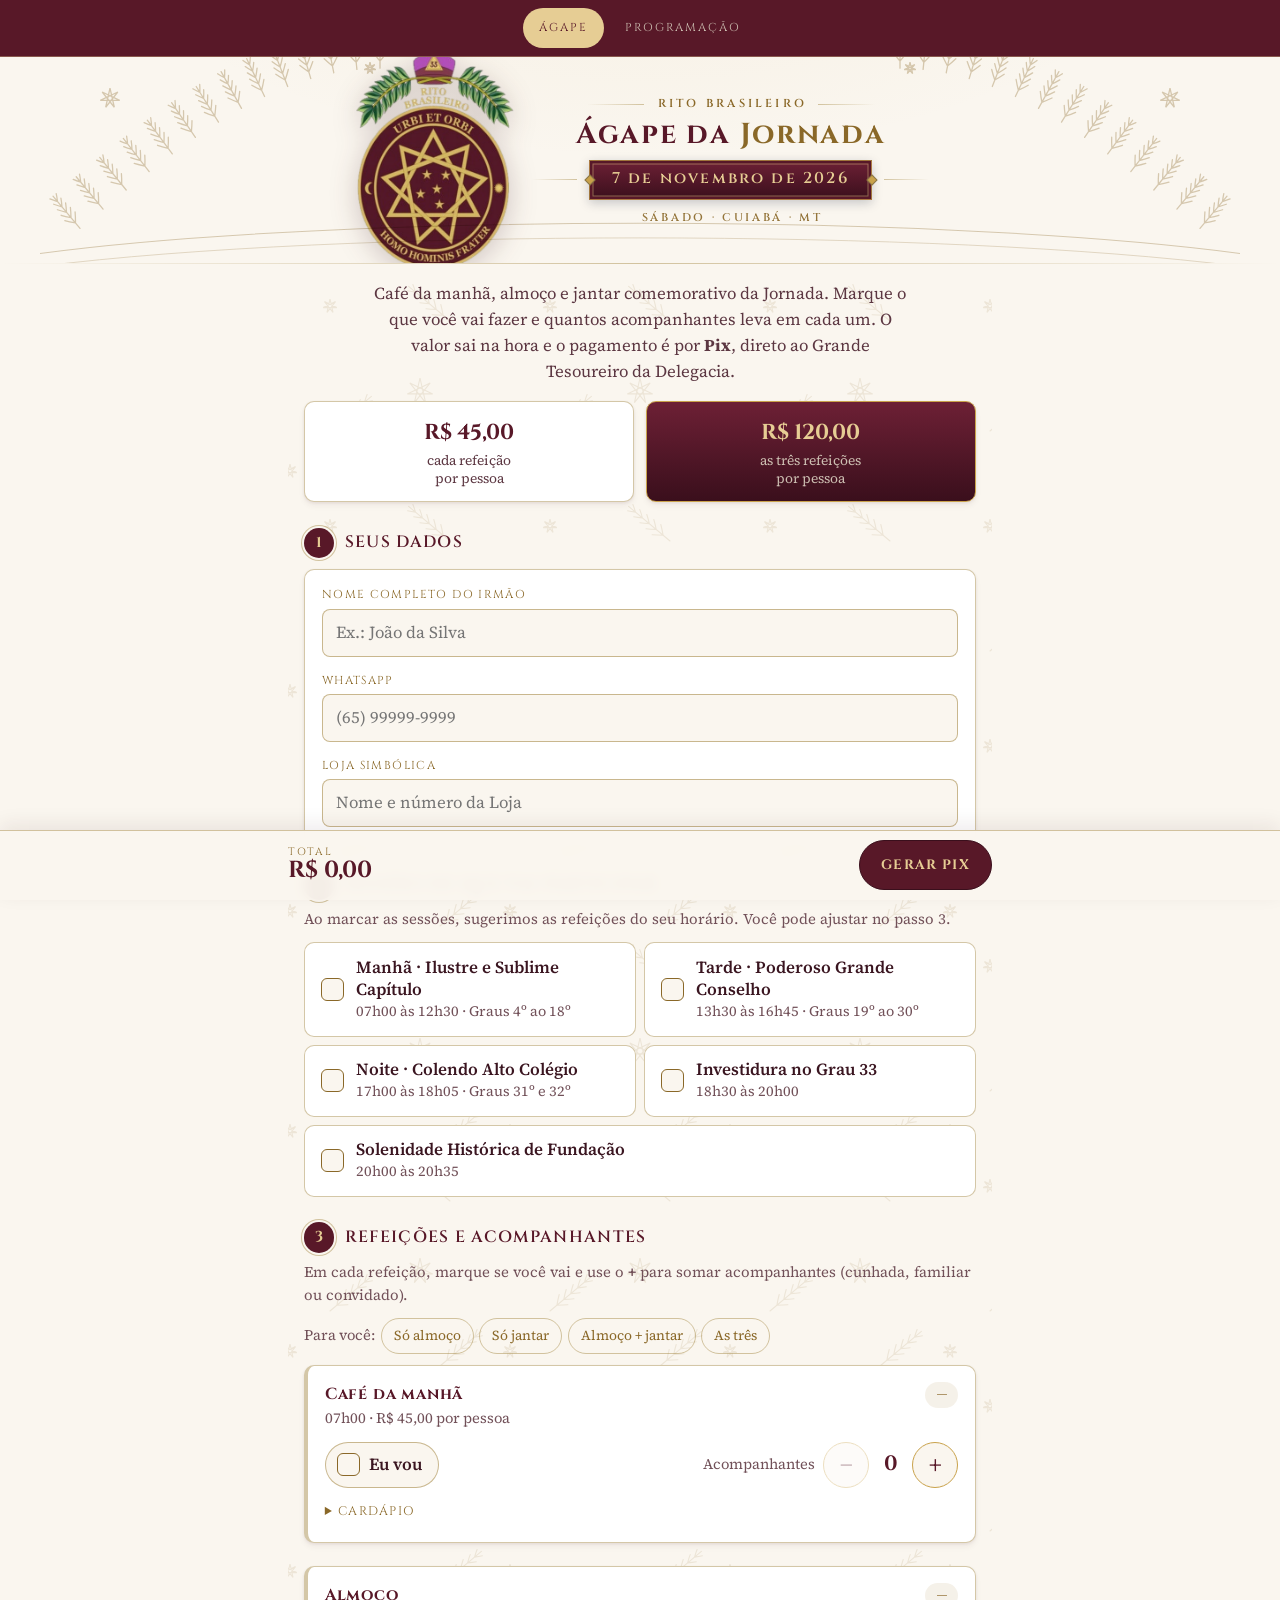
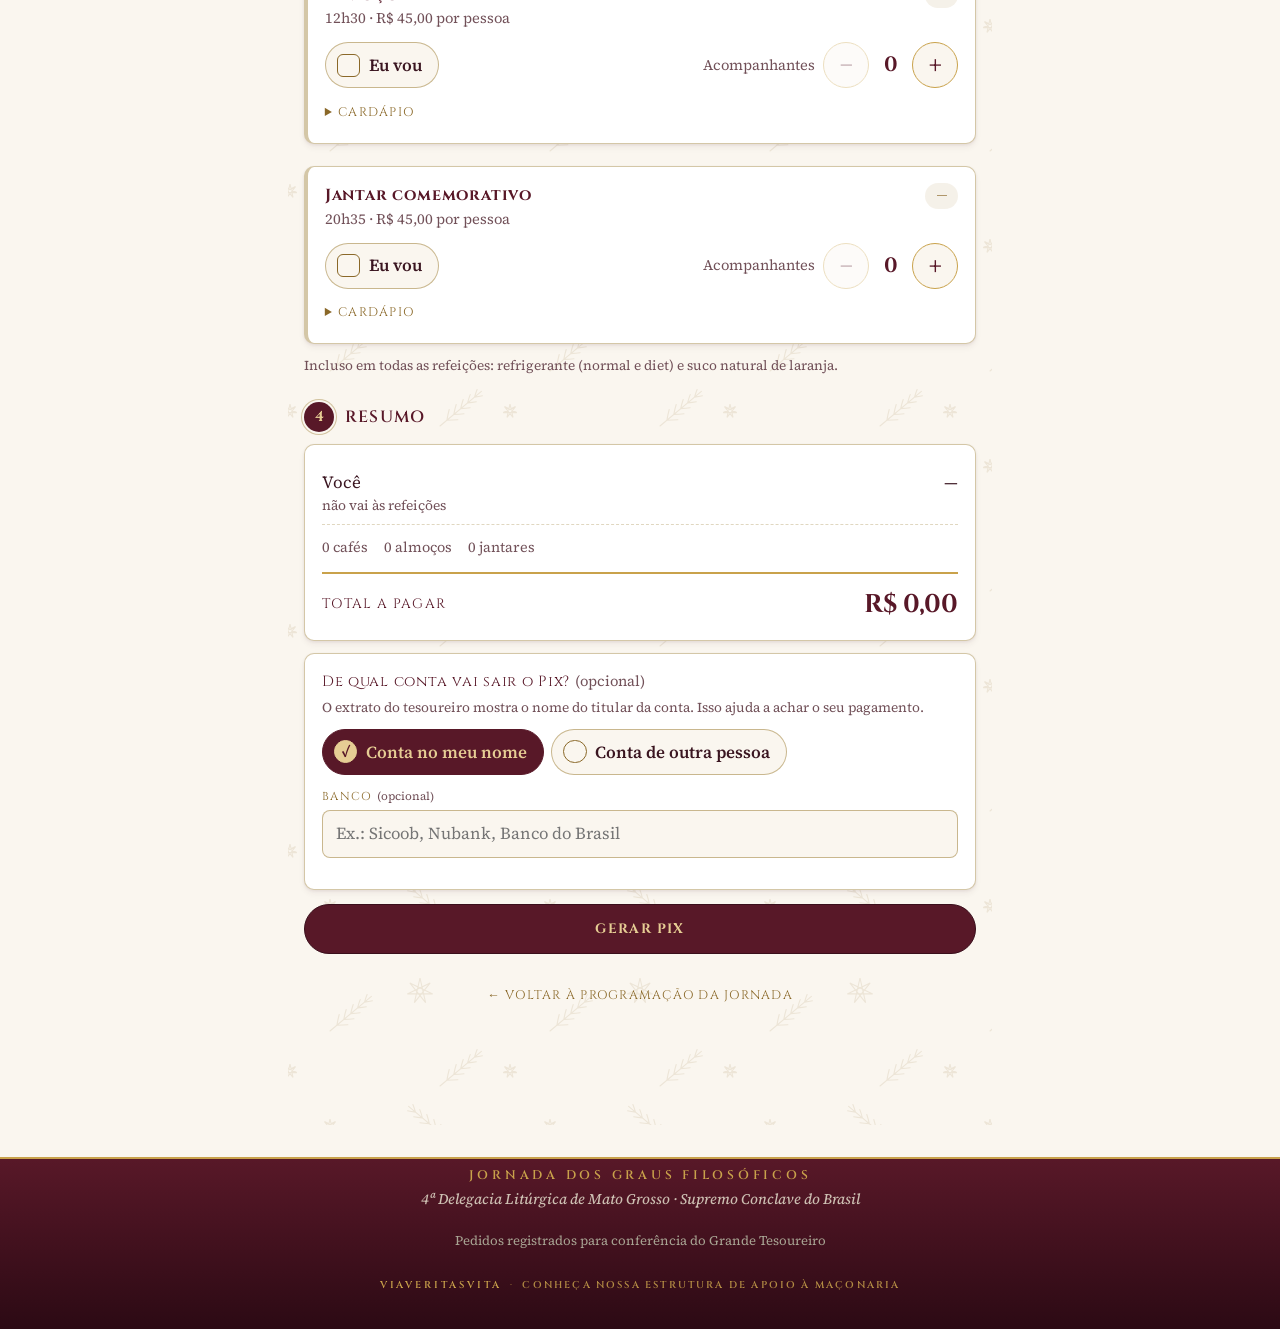
==== commit ee0e5568: "Ágape: titular e banco da conta do Pix (opcionais), na planilha e no painel Co-Authored-By: Claude O" ====
--- a/index.html
+++ b/index.html
@@ -26,12 +26,12 @@
   <meta property="og:description" content="Sábado, 7 de novembro de 2026 · Garanta aqui o seu ágape: café, almoço e jantar comemorativo">
   <meta property="og:type" content="website">
   <meta property="og:url" content="https://viaveritasvita.github.io/rbcuiaba26/">
-  <meta property="og:image" content="https://viaveritasvita.github.io/rbcuiaba26/assets/og-cover.jpg">
+  <meta property="og:image" content="https://viaveritasvita.github.io/rbcuiaba26/assets/og-cover.jpg?v=2">
   <meta property="og:image:width" content="1200">
   <meta property="og:image:height" content="630">
   <meta property="og:image:type" content="image/jpeg">
   <meta name="twitter:card" content="summary_large_image">
-  <meta name="twitter:image" content="https://viaveritasvita.github.io/rbcuiaba26/assets/og-cover.jpg">
+  <meta name="twitter:image" content="https://viaveritasvita.github.io/rbcuiaba26/assets/og-cover.jpg?v=2">
 </head>
 <body class="pg-refeicoes">
 
@@ -132,6 +132,30 @@
       <section class="rf-step">
         <header class="rf-step-head"><span class="rf-step-num">4</span><h2>Resumo</h2></header>
         <div class="rf-card rf-summary" id="rfResumo"></div>
+
+        <!-- quem faz o Pix: opcional, ajuda o tesoureiro a achar o pagamento no extrato -->
+        <div class="rf-card rf-payer">
+          <p class="rf-payer-title">De qual conta vai sair o Pix? <em>(opcional)</em></p>
+          <p class="rf-muted rf-small">O extrato do tesoureiro mostra o nome do titular da conta. Isso ajuda a achar o seu pagamento.</p>
+          <div class="rf-payer-opts" role="radiogroup" aria-label="Titular da conta">
+            <label class="rf-me is-on"><input type="radio" name="pagador" value="eu" checked><span class="rf-check rf-radio" aria-hidden="true"></span><span>Conta no meu nome</span></label>
+            <label class="rf-me"><input type="radio" name="pagador" value="outro"><span class="rf-check rf-radio" aria-hidden="true"></span><span>Conta de outra pessoa</span></label>
+          </div>
+          <label class="rf-field" id="fPagadorBox" hidden>
+            <span>Nome do titular da conta</span>
+            <input type="text" id="fPagador" autocomplete="off" placeholder="Ex.: Maria da Silva (esposa) ou nome da empresa">
+          </label>
+          <label class="rf-field">
+            <span>Banco <em>(opcional)</em></span>
+            <input type="text" id="fBanco" list="bancos" autocomplete="off" placeholder="Ex.: Sicoob, Nubank, Banco do Brasil">
+          </label>
+          <datalist id="bancos">
+            <option value="Banco do Brasil"><option value="Bradesco"><option value="Itaú"><option value="Santander">
+            <option value="Caixa"><option value="Nubank"><option value="Inter"><option value="C6 Bank">
+            <option value="Sicoob"><option value="Sicredi"><option value="BTG Pactual"><option value="PicPay">
+            <option value="Mercado Pago"><option value="PagBank"><option value="99Pay"><option value="Banrisul">
+          </datalist>
+        </div>
         <p class="rf-error" id="rfErro" role="alert" hidden></p>
         <button type="submit" class="rf-btn rf-btn-primary rf-btn-block" id="btnGerar">Gerar Pix</button>
       </section>
--- a/refeicoes.css
+++ b/refeicoes.css
@@ -284,3 +284,12 @@
   border-radius: 8px;
 }
 .rf-qr-demo small { display: block; margin-top: 0.5rem; font-family: var(--font-body); font-weight: 400; letter-spacing: 0; color: var(--ink-soft); }
+
+/* ---------- de qual conta sai o Pix (opcional) ---------- */
+.rf-payer { margin-top: 0.7rem; }
+.rf-payer-title { margin: 0; font-family: var(--font-display); font-size: 0.92rem; letter-spacing: 0.05em; color: var(--navy-900); }
+.rf-payer-title em { font-style: normal; font-family: var(--font-body); letter-spacing: 0; color: var(--ink-faint); }
+.rf-payer .rf-muted { margin: 0.2rem 0 0.7rem; }
+.rf-payer-opts { display: flex; flex-wrap: wrap; gap: 0.45rem; margin-bottom: 0.8rem; }
+.rf-radio { border-radius: 50%; }
+.rf-payer .rf-field[hidden] { display: none; }
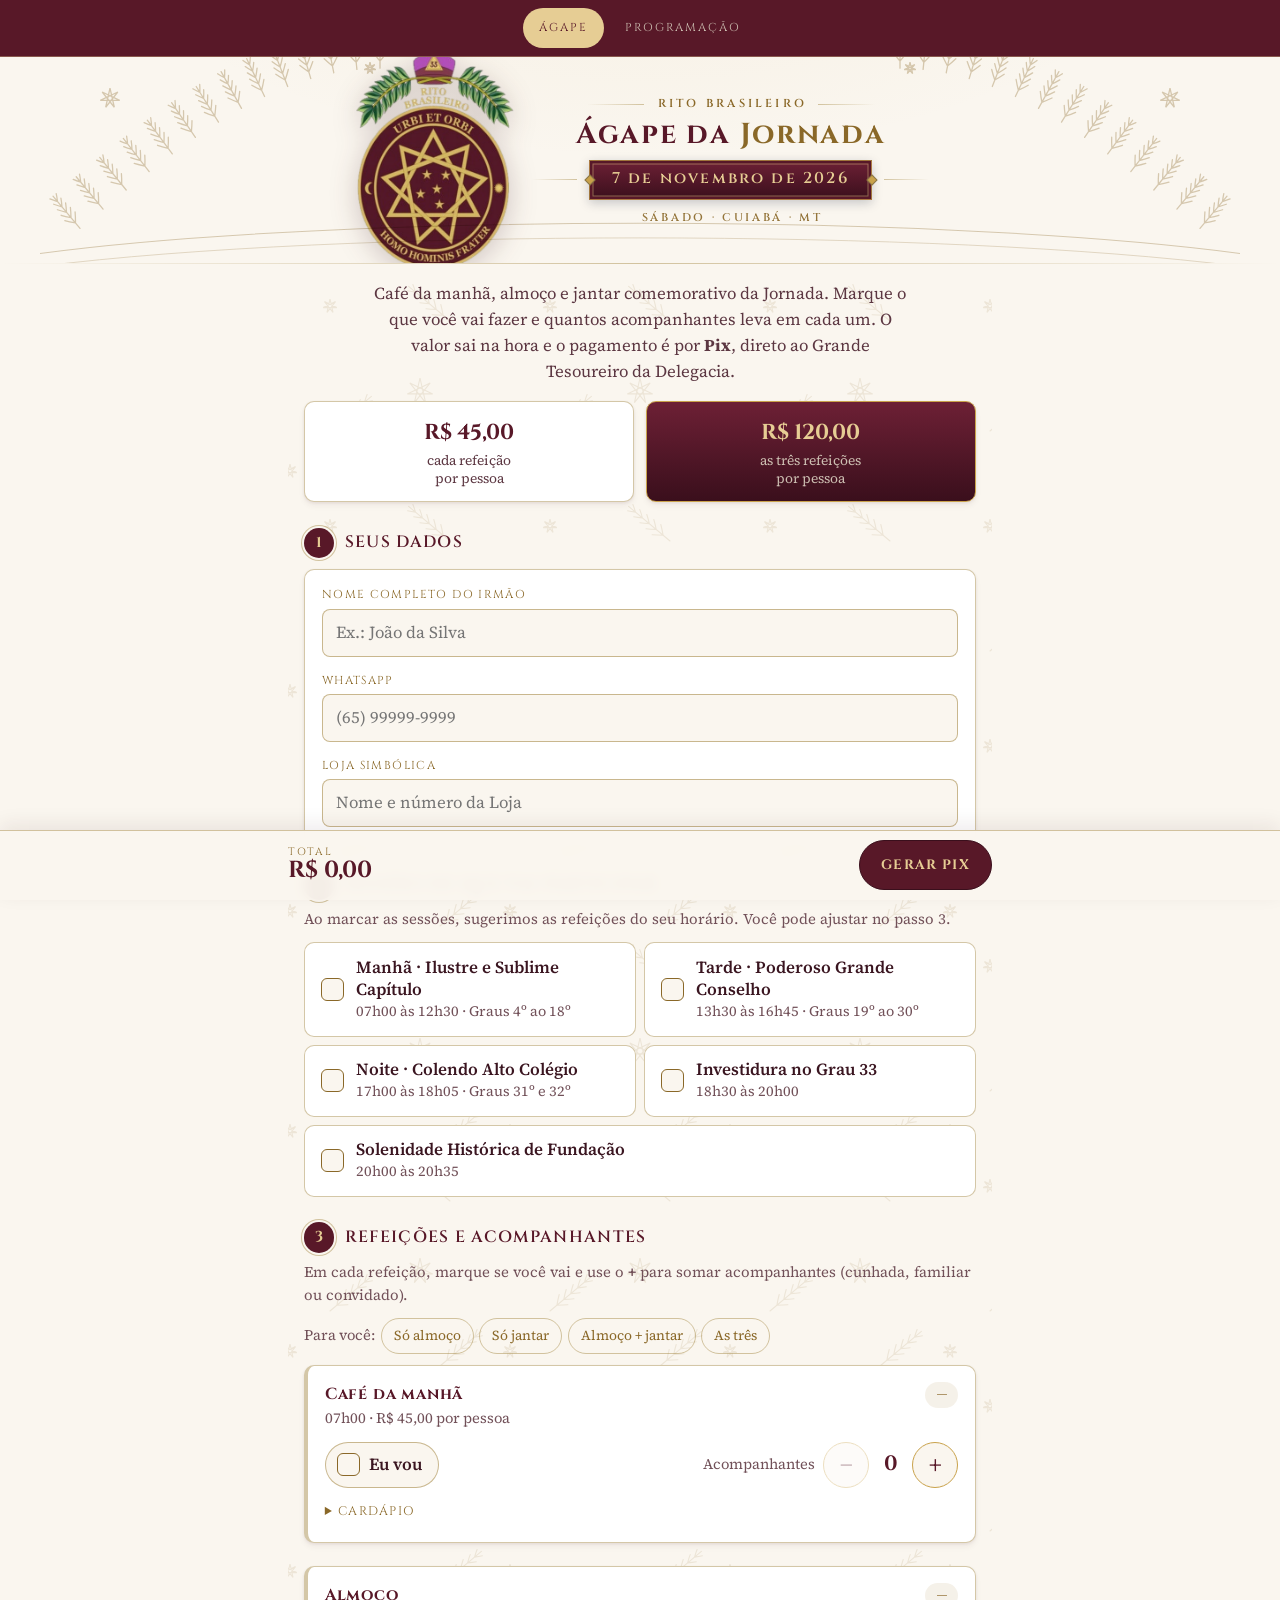
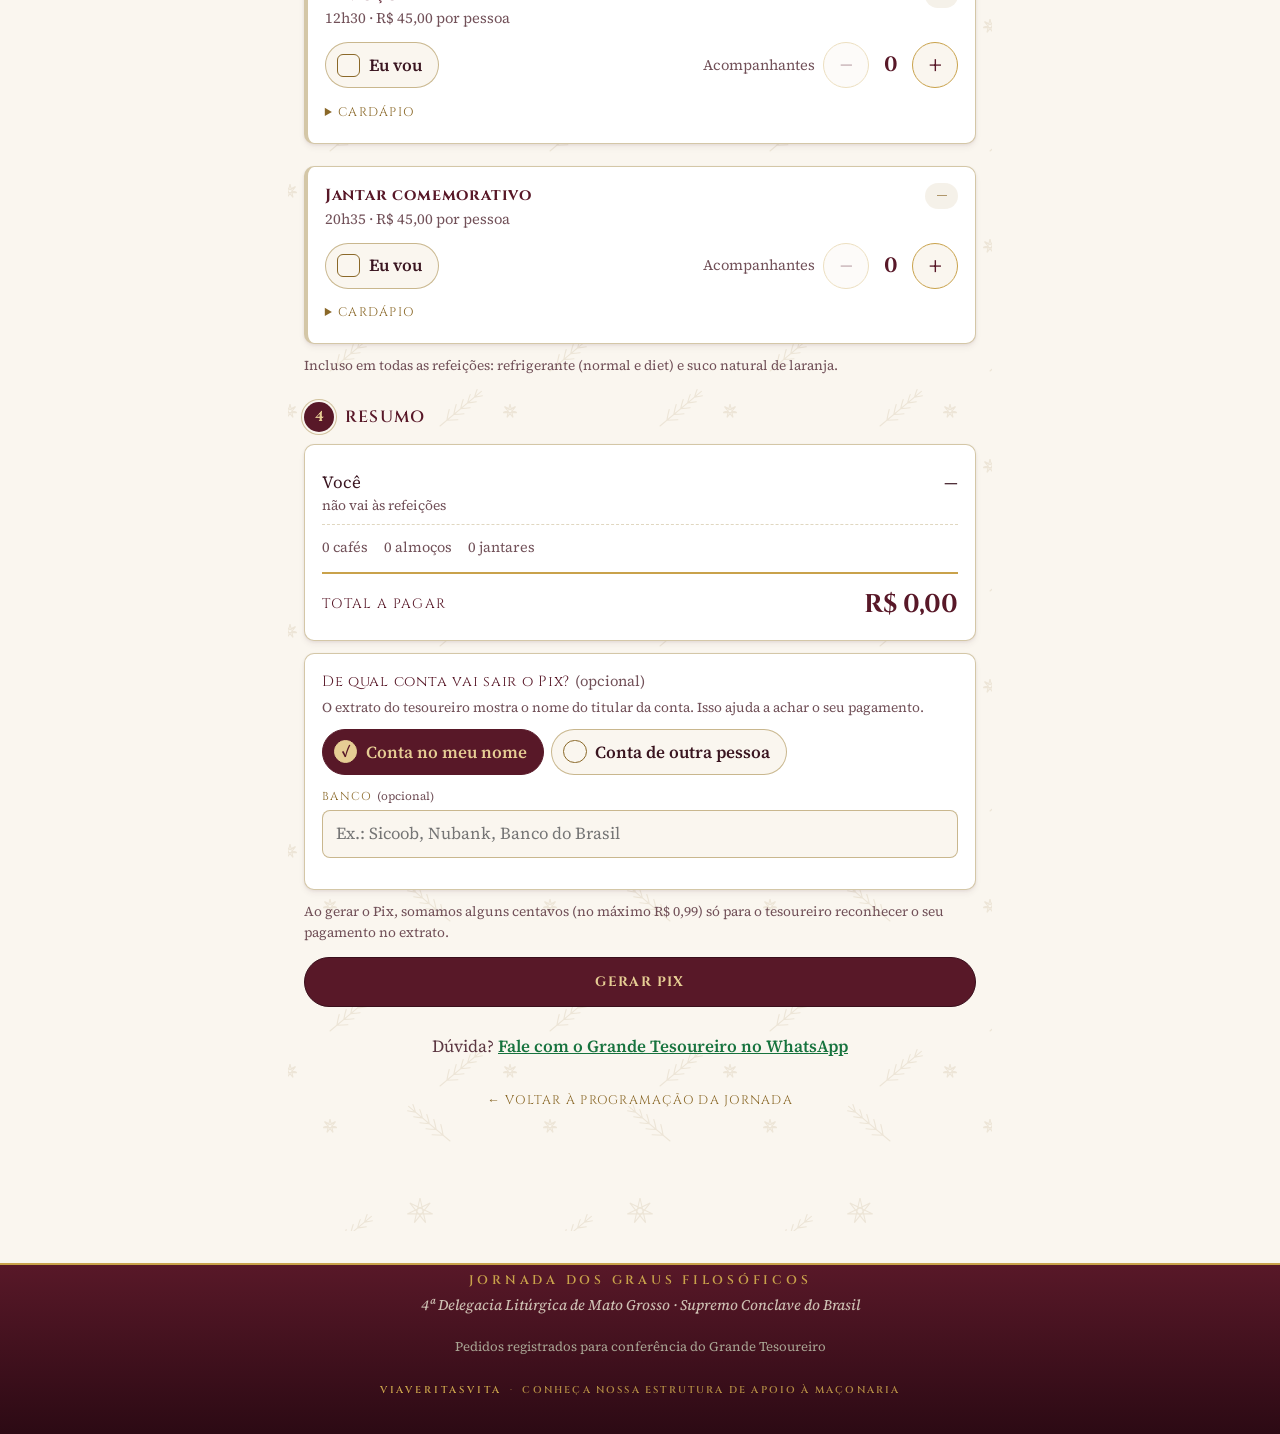
==== commit ea9b3031: "Ágape: centavos de identificação, envio de comprovante e WhatsApp do tesoureiro Co-Authored-By: Clau" ====
--- a/index.html
+++ b/index.html
@@ -156,6 +156,7 @@
             <option value="Mercado Pago"><option value="PagBank"><option value="99Pay"><option value="Banrisul">
           </datalist>
         </div>
+        <p class="rf-muted rf-small rf-cents-note">Ao gerar o Pix, somamos alguns centavos (no máximo R$ 0,99) só para o tesoureiro reconhecer o seu pagamento no extrato.</p>
         <p class="rf-error" id="rfErro" role="alert" hidden></p>
         <button type="submit" class="rf-btn rf-btn-primary rf-btn-block" id="btnGerar">Gerar Pix</button>
       </section>
@@ -167,6 +168,7 @@
         <p class="rf-pay-label">Pedido</p>
         <p class="rf-pay-code" id="payCodigo"></p>
         <p class="rf-pay-total" id="payTotal"></p>
+        <p class="rf-pay-cents" id="payCentavos" hidden></p>
         <p class="rf-pay-who" id="payQuem"></p>
 
         <div class="rf-qr" id="payQr" aria-label="QR Code Pix"></div>
@@ -186,7 +188,13 @@
         </div>
 
         <div class="rf-pay-actions">
+          <label class="rf-upload" hidden>
+            <input type="file" accept="image/*,application/pdf">
+            <span class="rf-btn rf-btn-gold rf-btn-block">Enviar o comprovante</span>
+            <span class="rf-upload-msg rf-muted rf-small"></span>
+          </label>
           <button type="button" class="rf-btn rf-btn-primary rf-btn-block" id="btnPaguei">Já fiz o Pix</button>
+          <a class="rf-btn rf-btn-whats rf-btn-block" data-whats="comprovante" href="#" target="_blank" rel="noopener" hidden>Mandar o comprovante no WhatsApp</a>
           <button type="button" class="rf-btn rf-btn-ghost rf-btn-block" id="btnAlterar">Alterar o pedido</button>
         </div>
         <p class="rf-muted rf-center rf-small">Guarde o comprovante. O tesoureiro confere os pagamentos no extrato bancário pelo código do pedido.</p>
@@ -201,11 +209,21 @@
         <p>Obrigado, <strong id="doneNome"></strong>. Seu pedido <strong id="doneCodigo"></strong> foi registrado e será confirmado pelo Grande Tesoureiro assim que o Pix aparecer no extrato.</p>
         <p class="rf-done-total" id="doneTotal"></p>
         <div class="rf-pay-actions">
+          <label class="rf-upload" hidden>
+            <input type="file" accept="image/*,application/pdf">
+            <span class="rf-btn rf-btn-gold rf-btn-block">Enviar o comprovante</span>
+            <span class="rf-upload-msg rf-muted rf-small"></span>
+          </label>
+          <a class="rf-btn rf-btn-whats rf-btn-block" data-whats="comprovante" href="#" target="_blank" rel="noopener" hidden>Mandar o comprovante no WhatsApp</a>
           <a class="rf-btn rf-btn-primary rf-btn-block" href="programacao.html">Ver a programação</a>
           <button type="button" class="rf-btn rf-btn-ghost rf-btn-block" id="btnNovo">Fazer pedido para outro irmão</button>
         </div>
       </div>
     </section>
+
+    <p class="rf-help" data-whats-box hidden>
+      Dúvida? <a data-whats="duvida" href="#" target="_blank" rel="noopener">Fale com o Grande Tesoureiro no WhatsApp</a>
+    </p>
 
     <a class="rf-back" href="programacao.html">← Voltar à programação da Jornada</a>
   </main>
--- a/refeicoes.css
+++ b/refeicoes.css
@@ -293,3 +293,25 @@
 .rf-payer-opts { display: flex; flex-wrap: wrap; gap: 0.45rem; margin-bottom: 0.8rem; }
 .rf-radio { border-radius: 50%; }
 .rf-payer .rf-field[hidden] { display: none; }
+
+/* ---------- WhatsApp do tesoureiro ---------- */
+.rf-btn-whats { background: #1f8f4e; color: #fff; border-color: #17733e; }
+.rf-btn-whats:hover { background: #17733e; }
+.rf-btn-whats[hidden], .rf-help[hidden] { display: none; }
+.rf-help { text-align: center; margin: 1.6rem 0 0; color: var(--ink-soft); }
+.rf-help a { color: #17733e; font-weight: 600; }
+
+/* ---------- centavos de identificação e comprovante ---------- */
+.rf-pay-cents { margin: 0.4rem auto 0; max-width: 22rem; font-size: 0.9rem; color: var(--amber); background: var(--amber-bg); border-radius: 8px; padding: 0.45rem 0.7rem; }
+.rf-pay-cents[hidden] { display: none; }
+.rf-cents-note { margin: 0.7rem 0 0; }
+.rf-btn:disabled { opacity: 0.7; cursor: progress; }
+.rf-upload { display: block; position: relative; text-align: center; cursor: pointer; }
+.rf-upload[hidden] { display: none; }
+.rf-upload input { position: absolute; inset: 0; width: 100%; height: 100%; opacity: 0; cursor: pointer; }
+.rf-upload .rf-btn { pointer-events: none; }
+.rf-upload-msg { display: block; margin-top: 0.35rem; }
+.rf-upload.is-busy .rf-btn { opacity: 0.6; }
+.rf-upload.is-ok .rf-btn { background: #e7f1ea; color: #1a5c2a; }
+.rf-upload.is-ok .rf-btn::before { content: '✓ '; }
+.rf-upload.is-ok .rf-upload-msg { color: #1a5c2a; }
